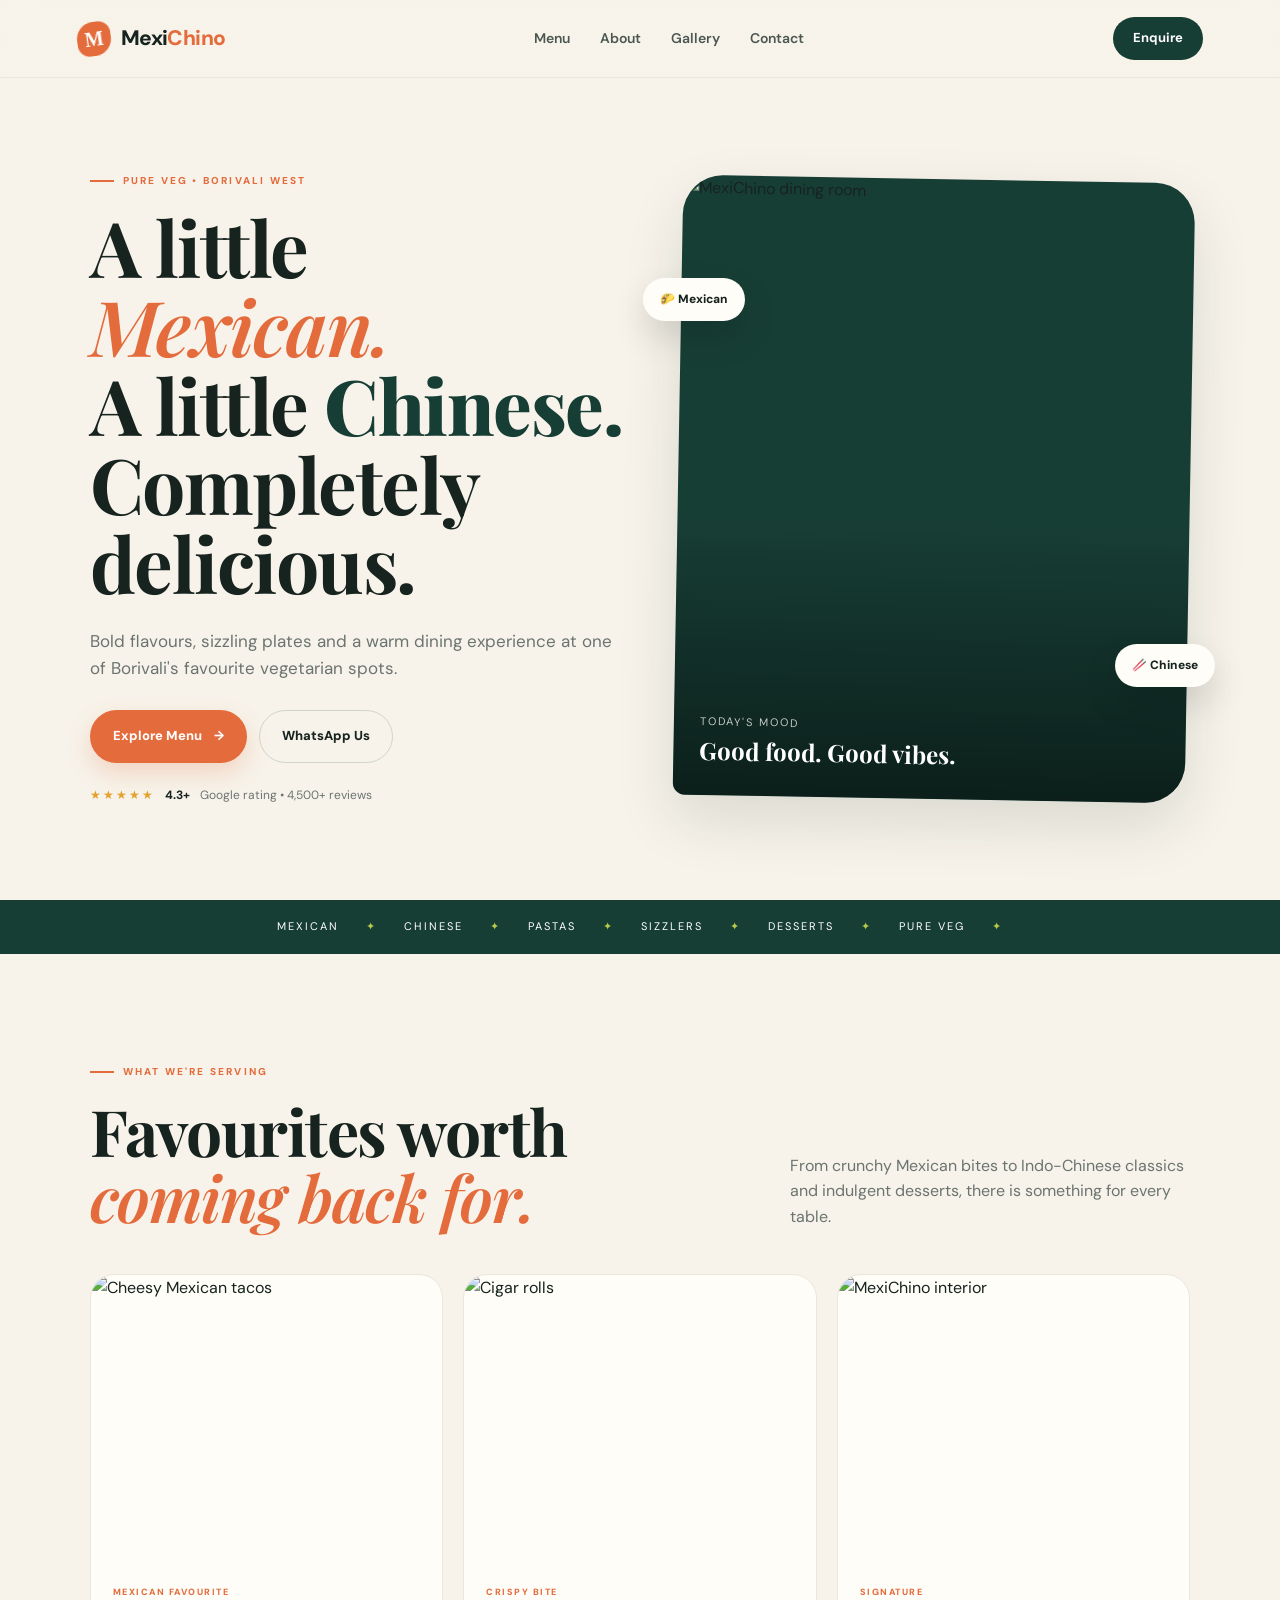
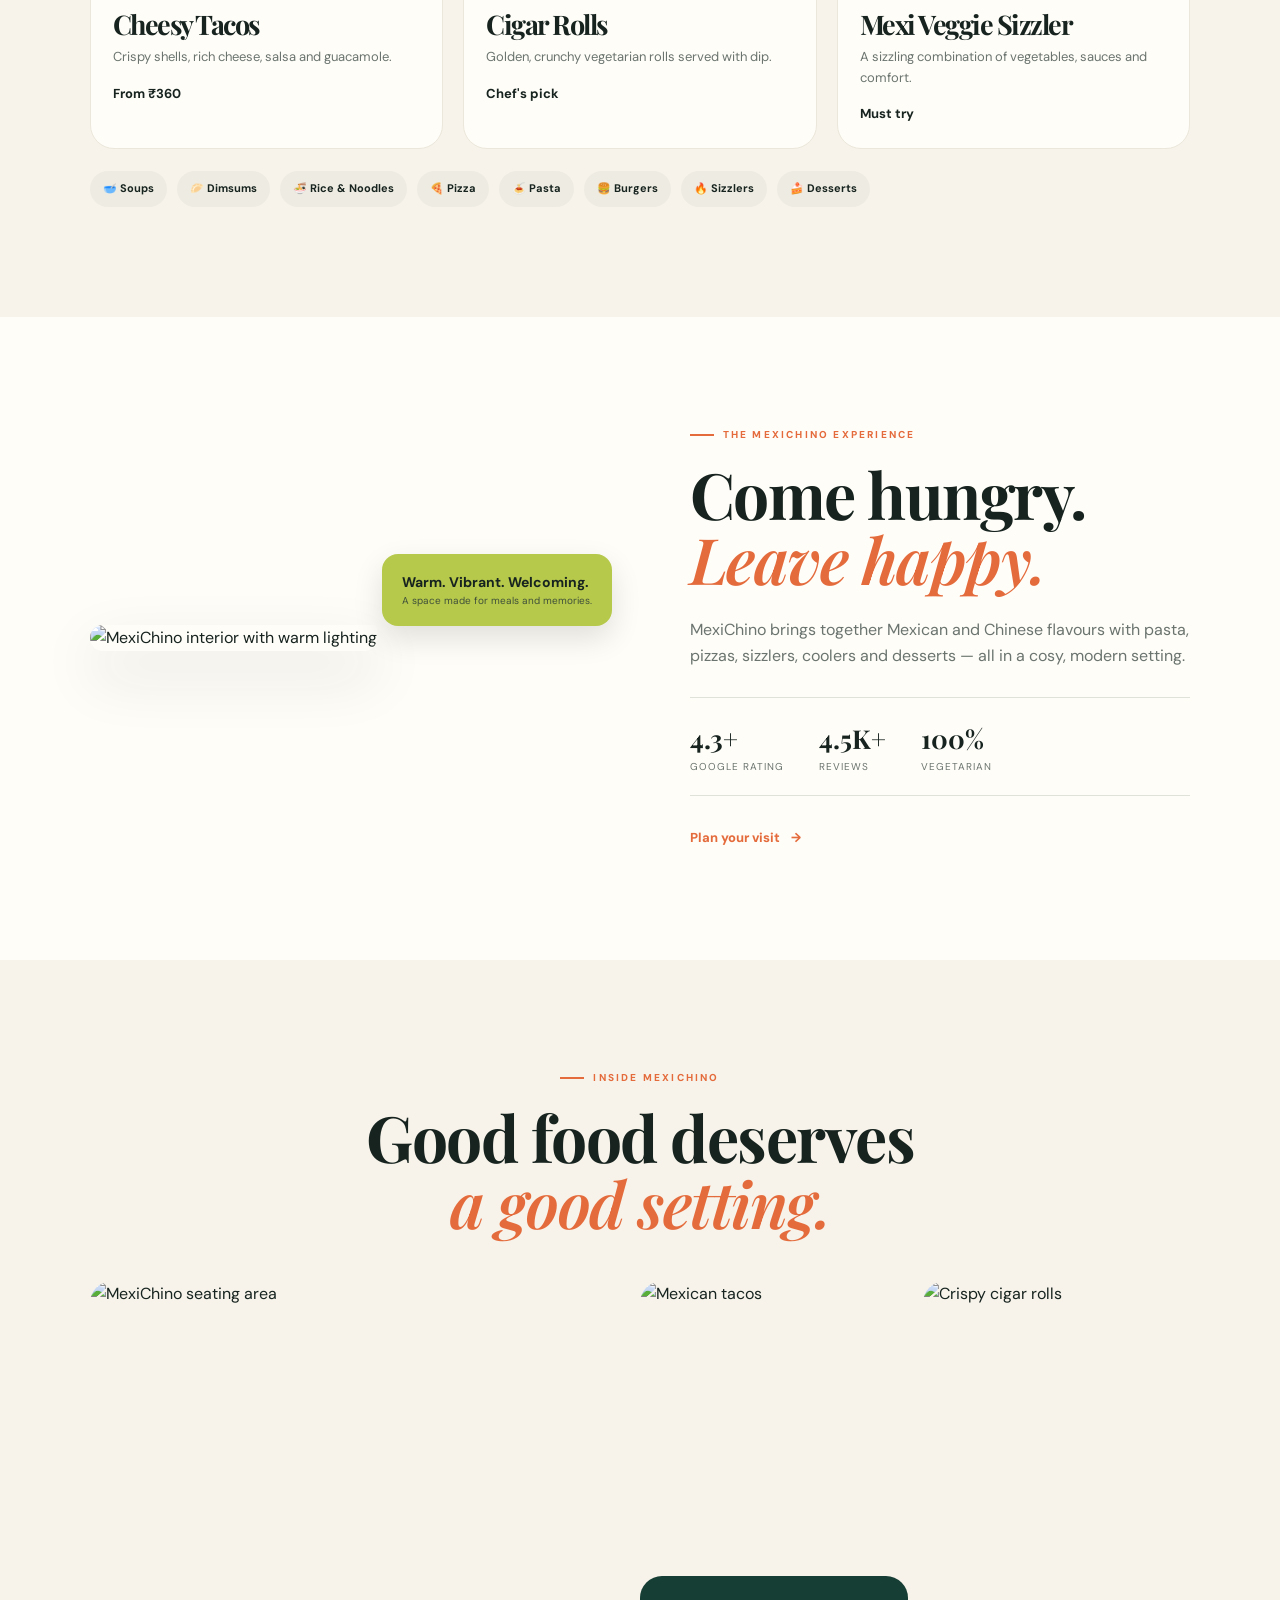
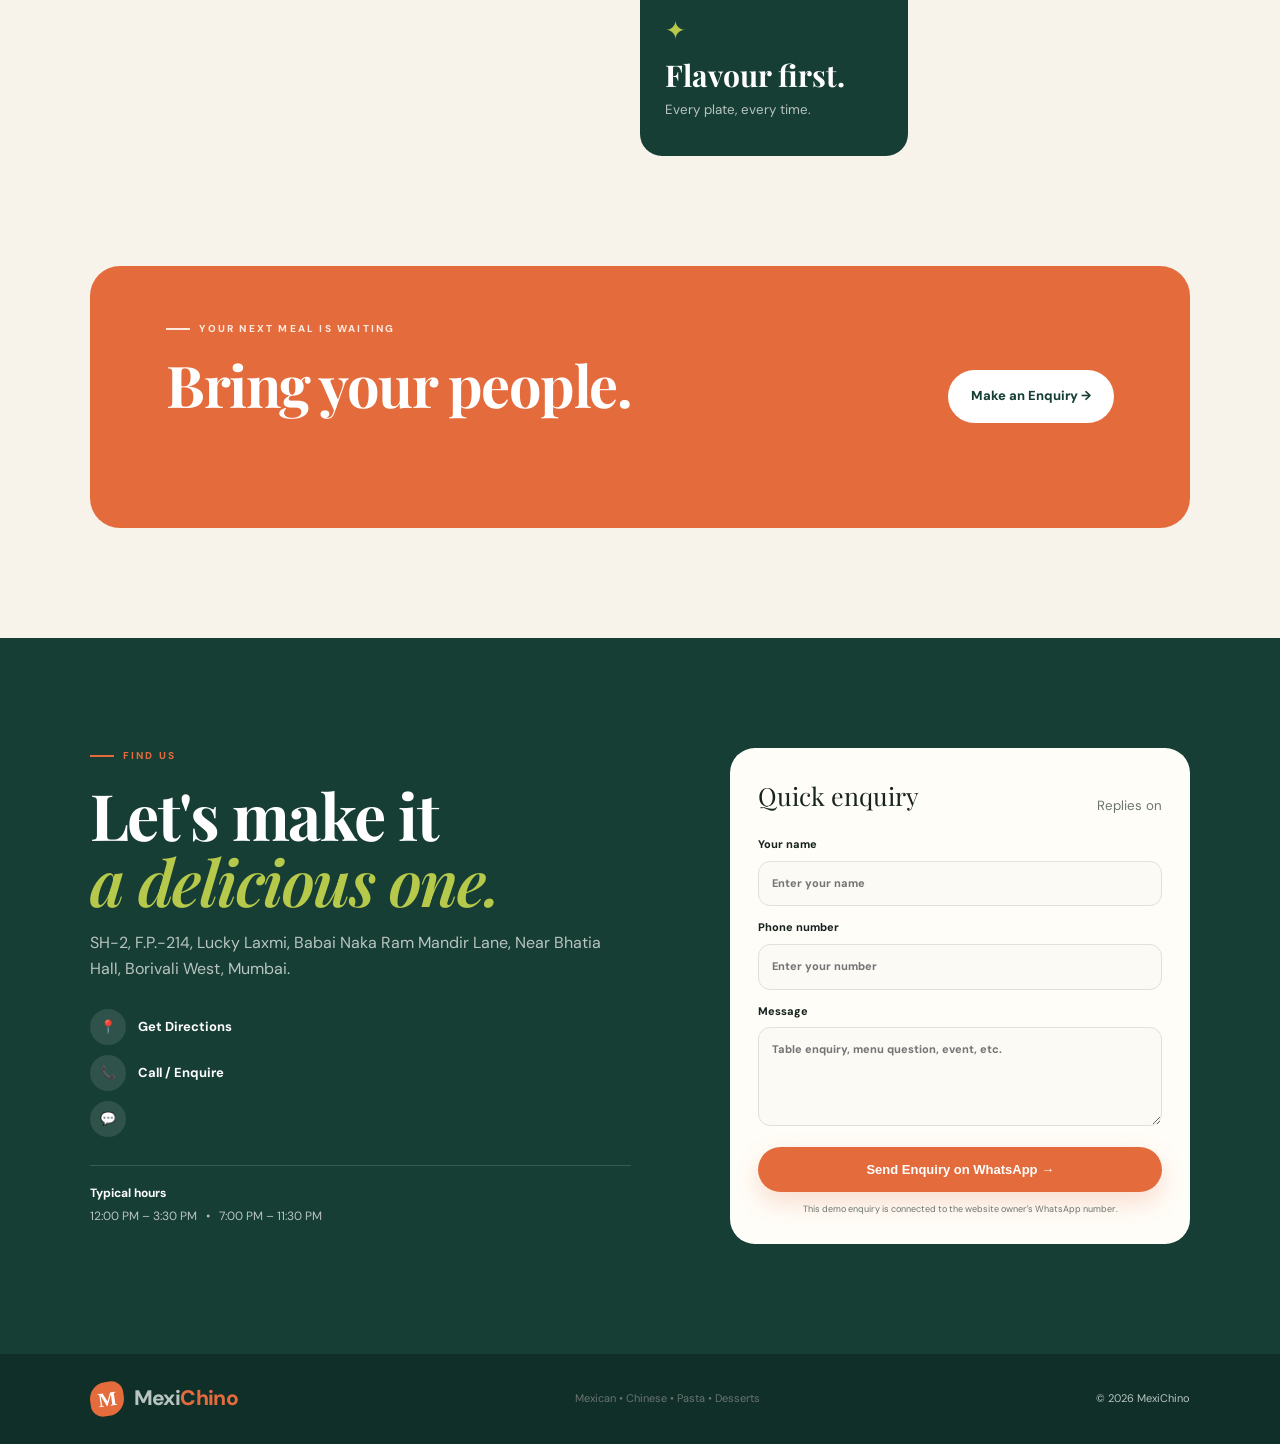
==== index.html @ 86e83f26 "Add files via upload" ====
<!DOCTYPE html>
<html lang="en">
<head>
  <meta charset="UTF-8">
  <meta name="viewport" content="width=device-width, initial-scale=1.0">
  <meta name="description" content="MexiChino Borivali West — vegetarian Mexican, Chinese, pasta, desserts and more.">
  <title>MexiChino | Mexican • Chinese • More</title>
  <link rel="preconnect" href="https://fonts.googleapis.com">
  <link rel="preconnect" href="https://fonts.gstatic.com" crossorigin>
  <link href="https://fonts.googleapis.com/css2?family=DM+Sans:wght@400;500;600;700&family=Playfair+Display:wght@600;700;800&display=swap" rel="stylesheet">
  <link rel="stylesheet" href="style.css">
</head>
<body>
  <header class="nav">
    <a class="brand" href="#home" aria-label="MexiChino home">
      <span class="brand-mark">M</span>
      <span>Mexi<span>Chino</span></span>
    </a>
    <nav>
      <a href="#menu">Menu</a>
      <a href="#story">About</a>
      <a href="#gallery">Gallery</a>
      <a href="#contact">Contact</a>
    </nav>
    <a class="nav-cta" href="https://wa.me/?text=Hi%20MexiChino%2C%20I%27d%20like%20to%20make%20an%20enquiry." target="_blank">Enquire</a>
  </header>

  <main>
    <section id="home" class="hero">
      <div class="hero-copy">
        <div class="eyebrow"><span></span> Pure Veg • Borivali West</div>
        <h1>A little <em>Mexican.</em><br>A little <strong>Chinese.</strong><br>Completely delicious.</h1>
        <p>Bold flavours, sizzling plates and a warm dining experience at one of Borivali's favourite vegetarian spots.</p>
        <div class="hero-actions">
          <a class="btn btn-primary" href="#menu">Explore Menu <span>→</span></a>
          <a class="btn btn-ghost" href="https://wa.me/?text=Hi%20MexiChino%2C%20I%27d%20like%20to%20make%20an%20enquiry." target="_blank">WhatsApp Us</a>
        </div>
        <div class="rating">
          <span class="stars">★★★★★</span>
          <b>4.3+</b>
          <span>Google rating • 4,500+ reviews</span>
        </div>
      </div>
      <div class="hero-visual">
        <div class="hero-card">
          <img src="https://b.zmtcdn.com/data/pictures/7/18344277/965de31ba9ad5c175ef01f3b1fb75b0b.jpg" alt="MexiChino dining room">
          <div class="hero-badge"><small>Today's mood</small><b>Good food. Good vibes.</b></div>
        </div>
        <div class="floating-chip chip-one">🌮 Mexican</div>
        <div class="floating-chip chip-two">🥢 Chinese</div>
      </div>
    </section>

    <section class="marquee">
      <span>Mexican</span><i>✦</i><span>Chinese</span><i>✦</i><span>Pastas</span><i>✦</i><span>Sizzlers</span><i>✦</i><span>Desserts</span><i>✦</i><span>Pure Veg</span><i>✦</i>
    </section>

    <section id="menu" class="section menu-section">
      <div class="section-head">
        <div>
          <div class="eyebrow"><span></span> What we're serving</div>
          <h2>Favourites worth<br><em>coming back for.</em></h2>
        </div>
        <p>From crunchy Mexican bites to Indo-Chinese classics and indulgent desserts, there is something for every table.</p>
      </div>
      <div class="menu-grid">
        <article class="menu-card featured">
          <div class="food-image"><img src="https://imgmediagumlet.lbb.in/media/2020/01/5e189cb8e9057b227c99196c_.jpg" alt="Cheesy Mexican tacos"></div>
          <div class="menu-info"><span class="tag">Mexican favourite</span><h3>Cheesy Tacos</h3><p>Crispy shells, rich cheese, salsa and guacamole.</p><b>From ₹360</b></div>
        </article>
        <article class="menu-card">
          <div class="food-image"><img src="https://media-assets.swiggy.com/swiggy/image/upload/fl_lossy%2Cf_auto%2Cq_auto%2Cw_300%2Ch_300%2Cc_fit/ad8bb2ff110ae79f4ab09" alt="Cigar rolls"></div>
          <div class="menu-info"><span class="tag">Crispy bite</span><h3>Cigar Rolls</h3><p>Golden, crunchy vegetarian rolls served with dip.</p><b>Chef's pick</b></div>
        </article>
        <article class="menu-card">
          <div class="food-image"><img src="https://b.zmtcdn.com/data/pictures/7/18344277/965de31ba9ad5c175ef01f3b1fb75b0b.jpg" alt="MexiChino interior"></div>
          <div class="menu-info"><span class="tag">Signature</span><h3>Mexi Veggie Sizzler</h3><p>A sizzling combination of vegetables, sauces and comfort.</p><b>Must try</b></div>
        </article>
      </div>
      <div class="category-row">
        <span>🥣 Soups</span><span>🥟 Dimsums</span><span>🍜 Rice & Noodles</span><span>🍕 Pizza</span><span>🍝 Pasta</span><span>🍔 Burgers</span><span>🔥 Sizzlers</span><span>🍰 Desserts</span>
      </div>
    </section>

    <section id="story" class="section story-section">
      <div class="story-image">
        <img src="https://b.zmtcdn.com/data/pictures/7/18344277/965de31ba9ad5c175ef01f3b1fb75b0b.jpg" alt="MexiChino interior with warm lighting">
        <div class="image-note"><b>Warm. Vibrant. Welcoming.</b><span>A space made for meals and memories.</span></div>
      </div>
      <div class="story-copy">
        <div class="eyebrow"><span></span> The MexiChino experience</div>
        <h2>Come hungry.<br><em>Leave happy.</em></h2>
        <p>MexiChino brings together Mexican and Chinese flavours with pasta, pizzas, sizzlers, coolers and desserts — all in a cosy, modern setting.</p>
        <div class="stats">
          <div><strong>4.3+</strong><span>Google rating</span></div>
          <div><strong>4.5K+</strong><span>Reviews</span></div>
          <div><strong>100%</strong><span>Vegetarian</span></div>
        </div>
        <a class="text-link" href="#contact">Plan your visit <span>→</span></a>
      </div>
    </section>

    <section id="gallery" class="section gallery-section">
      <div class="section-head centered">
        <div>
          <div class="eyebrow"><span></span> Inside MexiChino</div>
          <h2>Good food deserves<br><em>a good setting.</em></h2>
        </div>
      </div>
      <div class="gallery-grid">
        <img class="g-large" src="https://b.zmtcdn.com/data/pictures/7/18344277/965de31ba9ad5c175ef01f3b1fb75b0b.jpg" alt="MexiChino seating area">
        <img src="https://imgmediagumlet.lbb.in/media/2020/01/5e189cb8e9057b227c99196c_.jpg" alt="Mexican tacos">
        <img src="https://media-assets.swiggy.com/swiggy/image/upload/fl_lossy%2Cf_auto%2Cq_auto%2Cw_300%2Ch_300%2Cc_fit/ad8bb2ff110ae79f4ab09" alt="Crispy cigar rolls">
        <div class="gallery-quote"><span>✦</span><b>Flavour first.</b><small>Every plate, every time.</small></div>
      </div>
    </section>

    <section class="visit-banner">
      <div>
        <div class="eyebrow"><span></span> Your next meal is waiting</div>
        <h2>Bring your people.<br><em>We'll bring the flavour.</em></h2>
      </div>
      <a class="btn btn-light" href="https://wa.me/?text=Hi%20MexiChino%2C%20I%27d%20like%20to%20make%20an%20enquiry." target="_blank">Make an Enquiry →</a>
    </section>

    <section id="contact" class="section contact-section">
      <div class="contact-copy">
        <div class="eyebrow"><span></span> Find us</div>
        <h2>Let's make it<br><em>a delicious one.</em></h2>
        <p>SH-2, F.P.-214, Lucky Laxmi, Babai Naka Ram Mandir Lane, Near Bhatia Hall, Borivali West, Mumbai.</p>
        <div class="contact-links">
          <a href="https://www.google.com/maps/search/?api=1&query=MexiChino%20Borivali%20West%20Mumbai" target="_blank"><span>📍</span> Get Directions</a>
          <a href="tel:"><span>📞</span> Call / Enquire</a>
          <a href="https://wa.me/?text=Hi%20MexiChino%2C%20I%27d%20like%20to%20make%20an%20enquiry." target="_blank"><span>💬</span> </a>
        </div>
        <div class="hours"><b>Typical hours</b><span>12:00 PM – 3:30 PM &nbsp; • &nbsp; 7:00 PM – 11:30 PM</span></div>
      </div>
      <form class="enquiry-form" id="enquiryForm">
        <div class="form-top"><span>Quick enquiry</span><small>Replies on </small></div>
        <label>Your name<input required id="name" type="text" placeholder="Enter your name"></label>
        <label>Phone number<input required id="phone" type="tel" placeholder="Enter your number"></label>
        <label>Message<textarea required id="message" rows="4" placeholder="Table enquiry, menu question, event, etc."></textarea></label>
        <button class="btn btn-primary" type="submit">Send Enquiry on WhatsApp →</button>
        <small class="form-note">This demo enquiry is connected to the website owner's WhatsApp number.</small>
      </form>
    </section>
  </main>

  <footer>
    <div class="brand"><span class="brand-mark">M</span><span>Mexi<span>Chino</span></span></div>
    <p>Mexican • Chinese • Pasta • Desserts</p>
    <span>© <span id="year"></span> MexiChino</span>
  </footer>

  <div class="mobile-bar">
    <a href="tel:">📞 Call</a>
    <a href="https://wa.me/?text=Hi%20MexiChino%2C%20I%27d%20like%20to%20make%20an%20enquiry." target="_blank">💬 </a>
    <a href="https://www.google.com/maps/search/?api=1&query=MexiChino%20Borivali%20West%20Mumbai" target="_blank">📍 Directions</a>
  </div>

  <script src="script.js"></script>
</body>
</html>
---- style.css ----
:root{
  --ink:#17231f;--muted:#6b746f;--cream:#f7f3ea;--paper:#fffdf8;
  --lime:#b6c94b;--deep:#173e35;--orange:#e46b3c;--line:#dfe2d8;
  --shadow:0 24px 60px rgba(20,35,30,.12);
}
*{box-sizing:border-box}html{scroll-behavior:smooth}body{margin:0;background:var(--cream);color:var(--ink);font-family:"DM Sans",sans-serif;line-height:1.6}
a{text-decoration:none;color:inherit}.nav{height:78px;display:flex;align-items:center;justify-content:space-between;padding:0 6%;background:rgba(247,243,234,.92);backdrop-filter:blur(16px);position:sticky;top:0;z-index:20;border-bottom:1px solid rgba(0,0,0,.05)}
.brand{display:flex;align-items:center;gap:10px;font-weight:800;font-size:21px;letter-spacing:-.6px}.brand>span:last-child>span{color:var(--orange)}.brand-mark{width:34px;height:34px;display:grid;place-items:center;border-radius:50% 12px 50% 12px;background:var(--orange);color:white;font-family:Georgia;font-size:20px;transform:rotate(-8deg)}
.nav nav{display:flex;gap:30px;color:#4c5752;font-size:14px;font-weight:600}.nav nav a:hover{color:var(--orange)}.nav-cta{background:var(--deep);color:#fff;padding:11px 20px;border-radius:30px;font-size:13px;font-weight:700}
.hero{min-height:calc(100vh - 78px);display:grid;grid-template-columns:1.02fr .98fr;align-items:center;gap:5%;padding:70px 7%;overflow:hidden}
.eyebrow{display:flex;align-items:center;gap:9px;text-transform:uppercase;letter-spacing:2.2px;font-size:10px;font-weight:800;color:var(--orange);margin-bottom:18px}.eyebrow span{display:block;width:24px;height:2px;background:var(--orange)}
h1,h2,h3{font-family:"Playfair Display",serif;margin:0;line-height:1.03;letter-spacing:-1.5px}h1{font-size:clamp(48px,6vw,83px);max-width:760px}h1 em,h2 em{font-style:italic;color:var(--orange);font-weight:600}h1 strong{color:var(--deep);font-weight:800}p{color:var(--muted)}
.hero-copy>p{max-width:590px;font-size:17px;margin:25px 0}.hero-actions{display:flex;gap:12px;margin:28px 0 23px}.btn{display:inline-flex;align-items:center;justify-content:center;gap:12px;border-radius:40px;padding:15px 22px;font-weight:800;font-size:13px;border:1px solid transparent;cursor:pointer}.btn-primary{background:var(--orange);color:#fff;box-shadow:0 10px 25px rgba(228,107,60,.22)}.btn-primary:hover{transform:translateY(-2px)}.btn-ghost{border-color:#cfd5c9;background:transparent}.rating{display:flex;align-items:center;gap:10px;font-size:12px;color:var(--muted)}.stars{color:#e4a12d;letter-spacing:2px}.rating b{color:var(--ink)}
.hero-visual{position:relative}.hero-card{border-radius:40px 40px 40px 12px;overflow:hidden;box-shadow:var(--shadow);position:relative;background:#173e35;transform:rotate(1deg)}.hero-card:after{content:"";position:absolute;inset:0;background:linear-gradient(180deg,transparent 55%,rgba(0,0,0,.5))}.hero-card img{display:block;width:100%;height:620px;object-fit:cover}.hero-badge{position:absolute;z-index:2;bottom:26px;left:26px;color:#fff;display:flex;flex-direction:column}.hero-badge small{opacity:.75;font-size:11px;text-transform:uppercase;letter-spacing:2px}.hero-badge b{font-family:"Playfair Display";font-size:24px}.floating-chip{position:absolute;background:var(--paper);box-shadow:0 16px 35px rgba(0,0,0,.13);padding:12px 17px;border-radius:25px;font-size:12px;font-weight:800;z-index:3}.chip-one{left:-35px;top:16%}.chip-two{right:-25px;bottom:18%}
.marquee{display:flex;gap:27px;align-items:center;justify-content:center;flex-wrap:wrap;padding:18px 6%;background:var(--deep);color:#fff;text-transform:uppercase;letter-spacing:2px;font-size:11px}.marquee i{color:var(--lime);font-style:normal}
.section{padding:110px 7%}.section-head{display:flex;justify-content:space-between;align-items:end;gap:40px;margin-bottom:45px}.section-head h2,.story-copy h2,.contact-copy h2{font-size:clamp(40px,5vw,65px)}.section-head>p{max-width:400px;margin:0}.menu-grid{display:grid;grid-template-columns:repeat(3,1fr);gap:20px}.menu-card{background:var(--paper);border-radius:24px;overflow:hidden;border:1px solid #ebe7db;transition:.3s}.menu-card:hover{transform:translateY(-7px);box-shadow:var(--shadow)}.food-image{height:280px;overflow:hidden}.food-image img{width:100%;height:100%;object-fit:cover;transition:.5s}.menu-card:hover img{transform:scale(1.05)}.menu-info{padding:22px}.tag{color:var(--orange);text-transform:uppercase;font-size:9px;letter-spacing:1.5px;font-weight:800}.menu-info h3{font-size:27px;margin:8px 0}.menu-info p{font-size:13px;margin:0 0 12px}.menu-info>b{font-size:13px}.category-row{display:flex;gap:10px;flex-wrap:wrap;margin-top:22px}.category-row span{background:#eeece2;border-radius:30px;padding:9px 13px;font-size:11px;font-weight:700}
.story-section{display:grid;grid-template-columns:1fr 1fr;gap:9%;align-items:center;background:#fffdf8}.story-image{position:relative}.story-image>img{width:100%;height:570px;object-fit:cover;border-radius:35px 12px 35px 35px;box-shadow:var(--shadow)}.image-note{position:absolute;right:-22px;bottom:25px;background:var(--lime);padding:17px 20px;border-radius:16px;display:flex;flex-direction:column;box-shadow:0 12px 30px rgba(0,0,0,.12)}.image-note b{font-size:14px}.image-note span{font-size:10px;color:#40503a}.story-copy>p{max-width:510px;margin:25px 0;font-size:16px}.stats{display:flex;gap:35px;border-top:1px solid var(--line);border-bottom:1px solid var(--line);padding:20px 0;margin:28px 0}.stats div{display:flex;flex-direction:column}.stats strong{font-family:"Playfair Display";font-size:26px}.stats span{font-size:10px;color:var(--muted);text-transform:uppercase;letter-spacing:1px}.text-link{font-size:13px;font-weight:800;color:var(--orange)}.text-link span{margin-left:8px}
.centered{display:block;text-align:center}.centered .eyebrow{justify-content:center}.centered h2{margin:auto}.gallery-grid{display:grid;grid-template-columns:1.4fr .7fr .7fr;grid-template-rows:280px 180px;gap:15px}.gallery-grid img{width:100%;height:100%;object-fit:cover;border-radius:22px}.g-large{grid-row:span 2}.gallery-quote{background:var(--deep);border-radius:22px;color:#fff;padding:25px;display:flex;flex-direction:column;justify-content:center}.gallery-quote span{color:var(--lime);font-size:25px}.gallery-quote b{font-family:"Playfair Display";font-size:30px}.gallery-quote small{color:#b8c4bf}
.visit-banner{margin:0 7% 110px;background:var(--orange);color:#fff;border-radius:30px;padding:55px 6%;display:flex;justify-content:space-between;align-items:center;gap:30px}.visit-banner .eyebrow{color:#ffe9df}.visit-banner .eyebrow span{background:#ffe9df}.visit-banner h2{font-size:clamp(38px,4.5vw,60px)}.btn-light{background:#fff;color:var(--deep)}
.contact-section{display:grid;grid-template-columns:1fr .85fr;gap:9%;background:var(--deep);color:#fff}.contact-copy p{color:#b8c4bf;max-width:550px}.contact-copy h2 em{color:var(--lime)}.contact-links{display:grid;gap:10px;margin:28px 0}.contact-links a{display:flex;gap:12px;align-items:center;font-weight:700;font-size:13px}.contact-links span{width:36px;height:36px;border-radius:50%;background:rgba(255,255,255,.1);display:grid;place-items:center}.hours{border-top:1px solid rgba(255,255,255,.15);padding-top:18px;display:flex;flex-direction:column;gap:4px;font-size:12px}.hours span{color:#b8c4bf}.enquiry-form{background:var(--paper);color:var(--ink);padding:28px;border-radius:25px;align-self:start}.form-top{display:flex;justify-content:space-between;align-items:end;margin-bottom:20px}.form-top span{font-family:"Playfair Display";font-size:25px}.form-top small{color:var(--muted)}label{display:block;font-size:11px;font-weight:800;margin:13px 0}input,textarea{display:block;width:100%;margin-top:7px;border:1px solid #dfe2d8;border-radius:12px;padding:13px;font:inherit;background:#fbfaf5;outline:none}input:focus,textarea:focus{border-color:var(--orange)}.enquiry-form .btn{width:100%;border:0;margin-top:8px}.form-note{display:block;color:var(--muted);font-size:9px;text-align:center;margin-top:10px}
footer{background:#102f29;color:#b8c4bf;display:flex;align-items:center;justify-content:space-between;padding:25px 7%;font-size:11px}.mobile-bar{display:none}
@media(max-width:900px){.nav nav{display:none}.hero{grid-template-columns:1fr;padding-top:45px}.hero-visual{max-width:650px;margin:auto;width:100%}.hero-card img{height:500px}.menu-grid{grid-template-columns:1fr 1fr}.story-section,.contact-section{grid-template-columns:1fr}.section-head{display:block}.section-head>p{margin-top:18px}.gallery-grid{grid-template-columns:1fr 1fr;grid-template-rows:280px 200px 180px}.g-large{grid-column:span 2;grid-row:auto}.visit-banner{display:block}.visit-banner .btn{margin-top:25px}}
@media(max-width:600px){.nav{height:66px;padding:0 5%}.nav-cta{padding:9px 14px}.hero{padding:45px 5% 70px}.hero-card img{height:410px}.chip-one{left:-10px}.chip-two{right:-8px}.section{padding:75px 5%}.menu-grid{grid-template-columns:1fr}.food-image{height:260px}.story-image>img{height:420px}.image-note{right:10px}.stats{gap:18px}.gallery-grid{grid-template-columns:1fr;grid-template-rows:280px 210px 210px 180px}.g-large{grid-column:auto}.visit-banner{margin:0 5% 75px;padding:40px 8%}.contact-section{padding-bottom:105px}.contact-links{margin-bottom:24px}footer{padding:22px 5%;display:block;text-align:center}footer .brand{justify-content:center;margin-bottom:8px}.mobile-bar{display:grid;grid-template-columns:repeat(3,1fr);position:fixed;bottom:0;left:0;right:0;background:#fff;z-index:50;box-shadow:0 -8px 25px rgba(0,0,0,.12)}.mobile-bar a{text-align:center;padding:13px 5px;font-size:10px;font-weight:800;border-right:1px solid #eee}.mobile-bar a:last-child{border:0}}
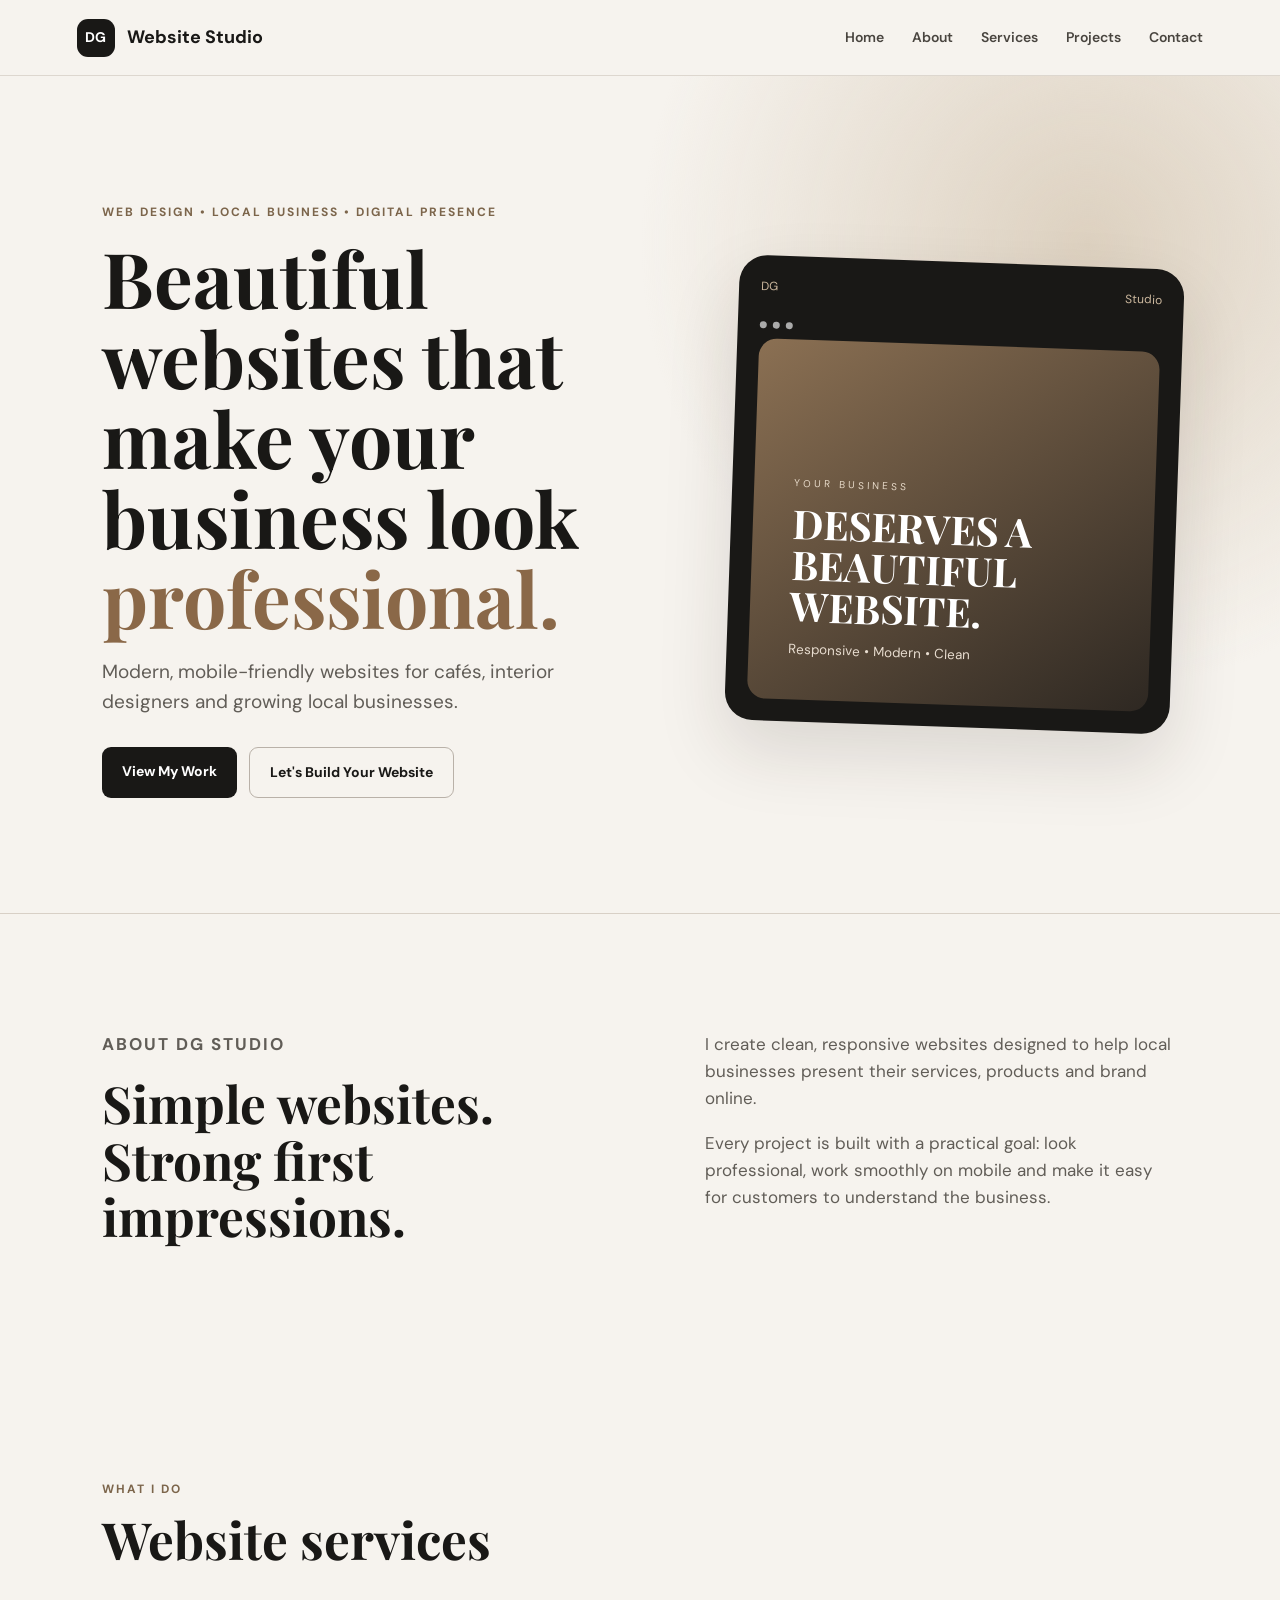
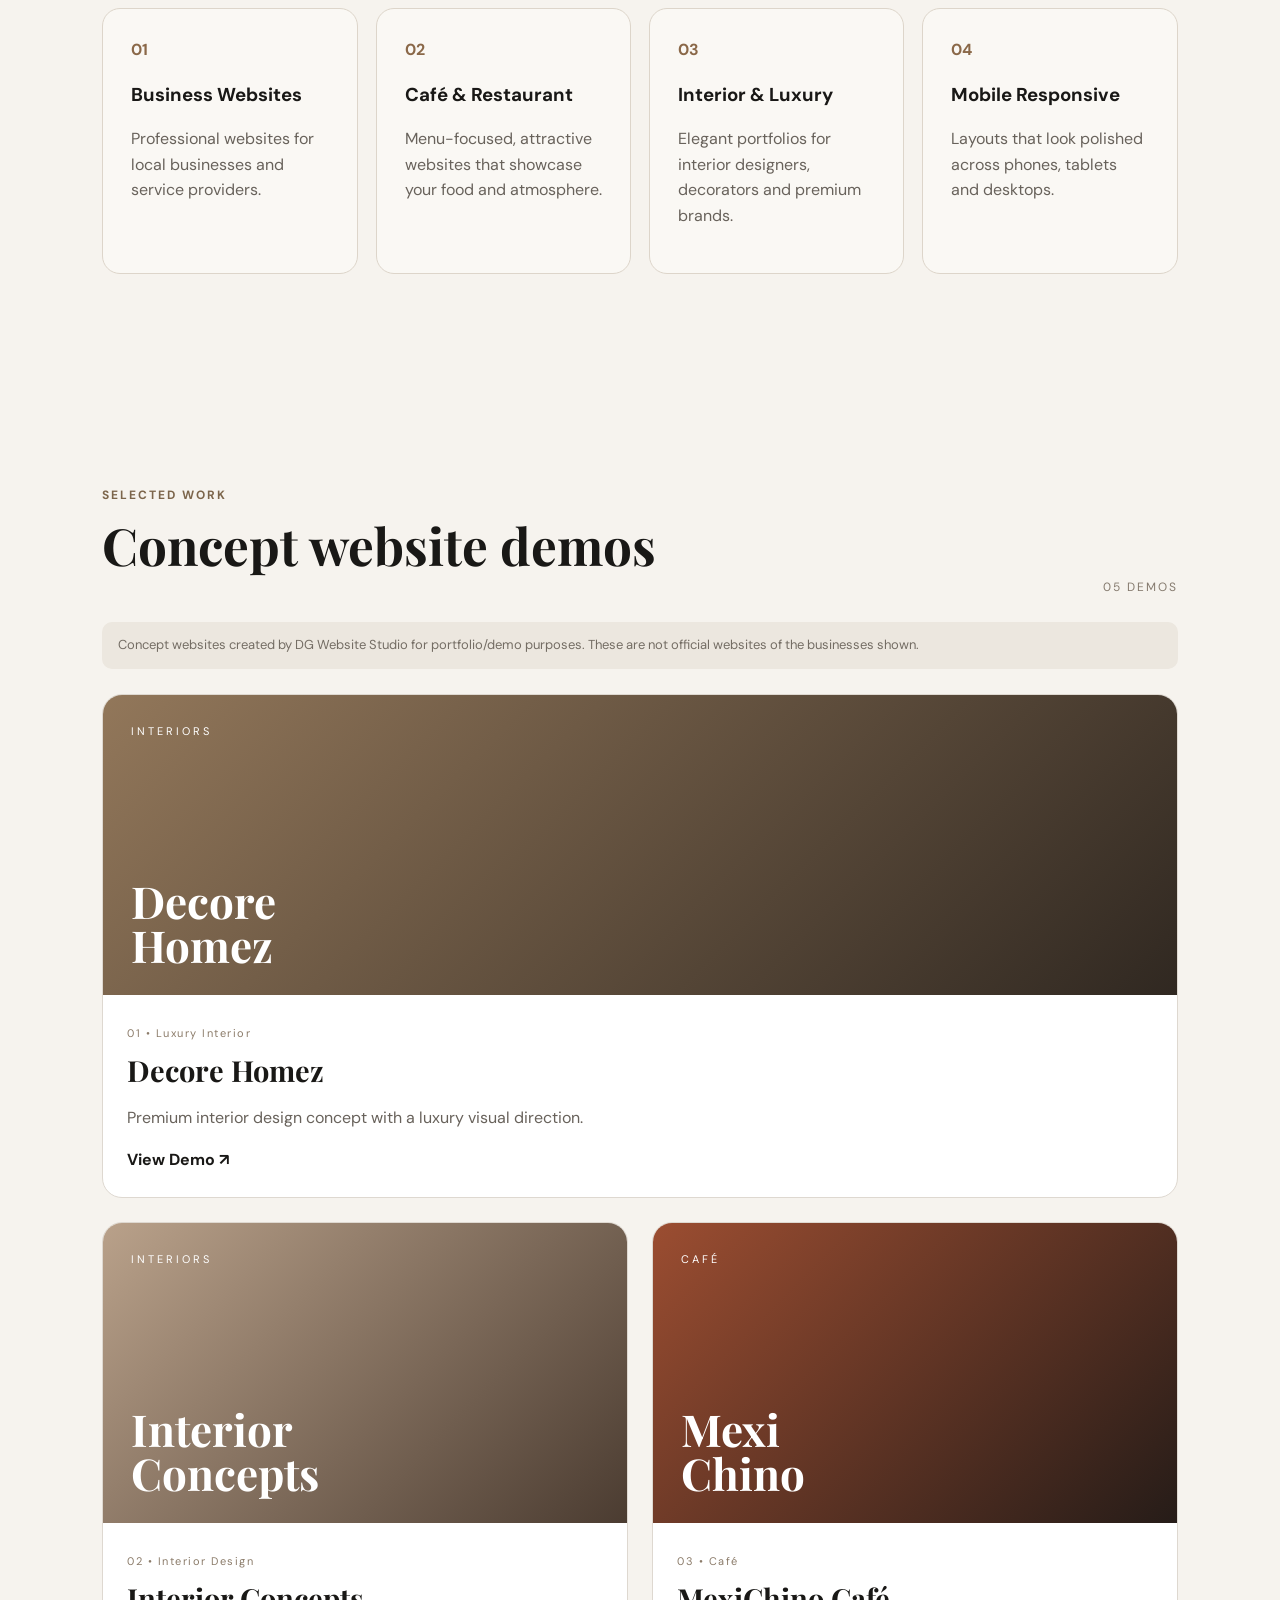
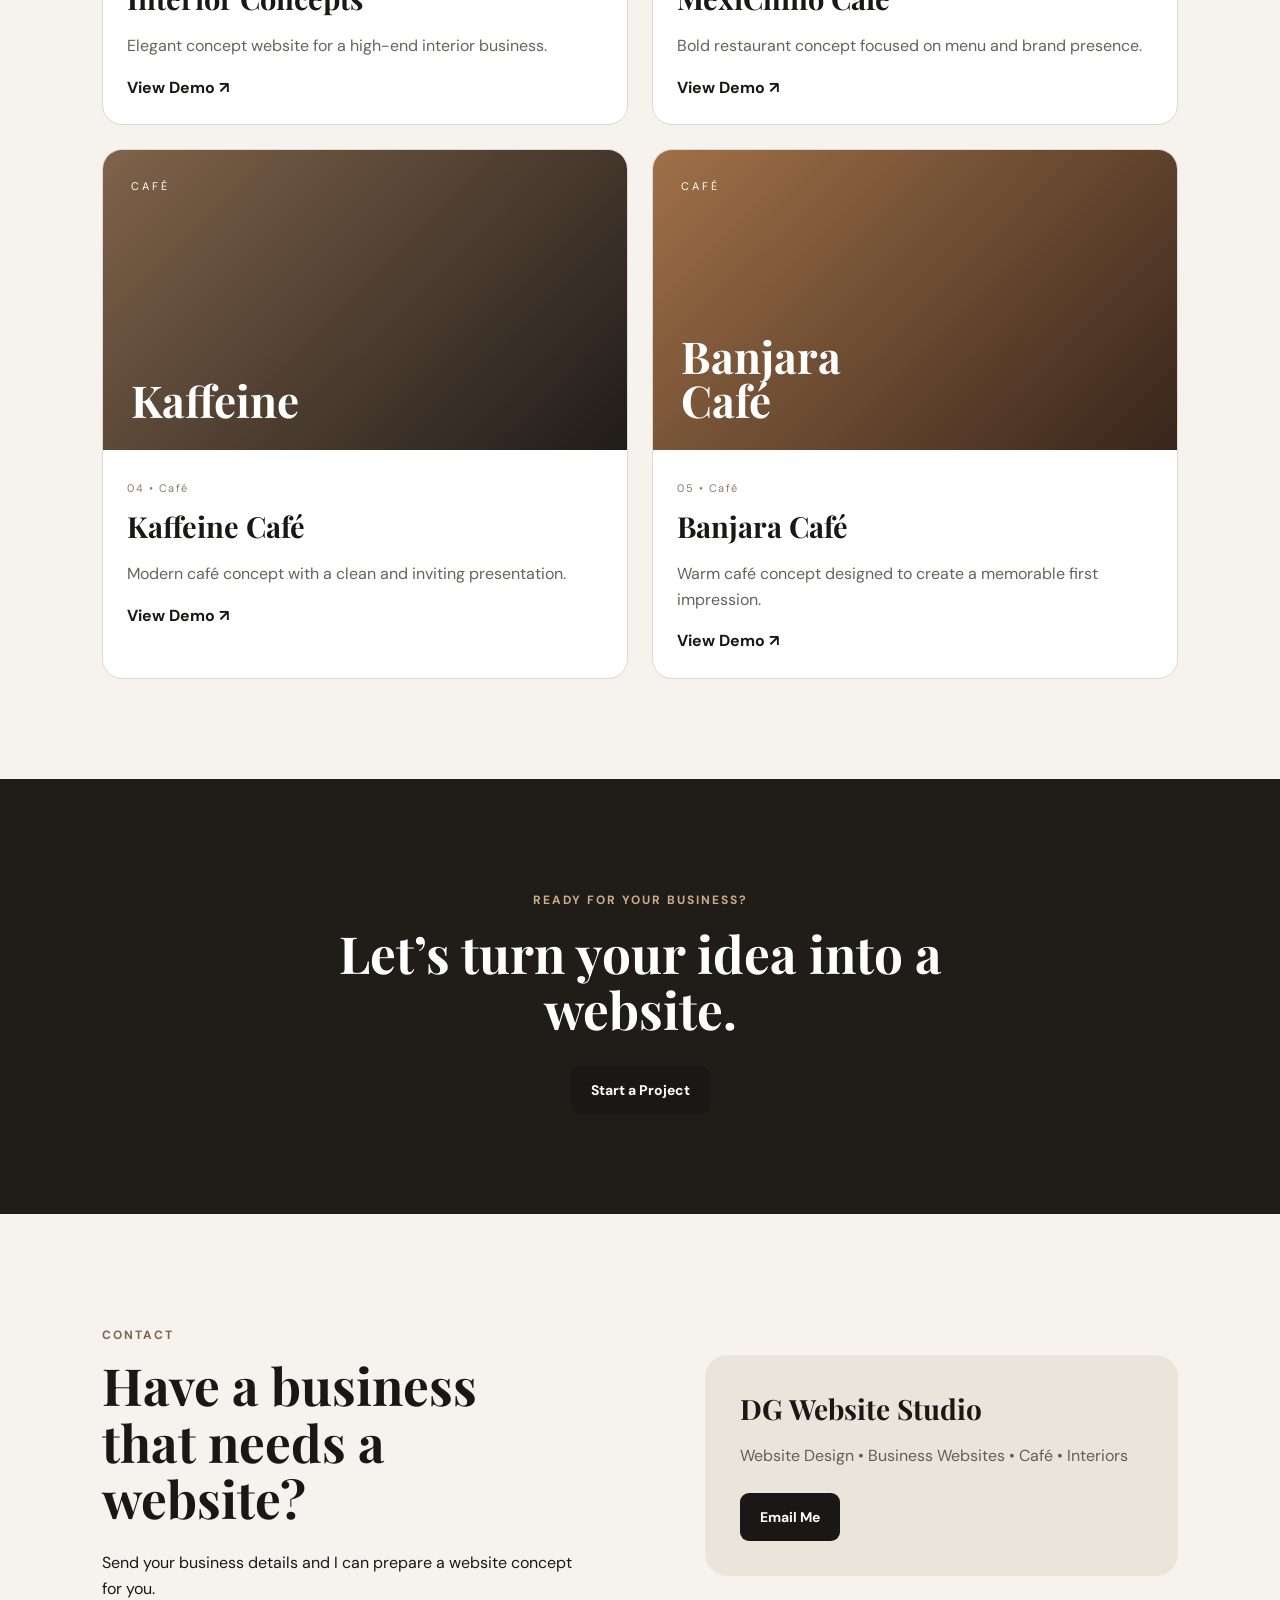
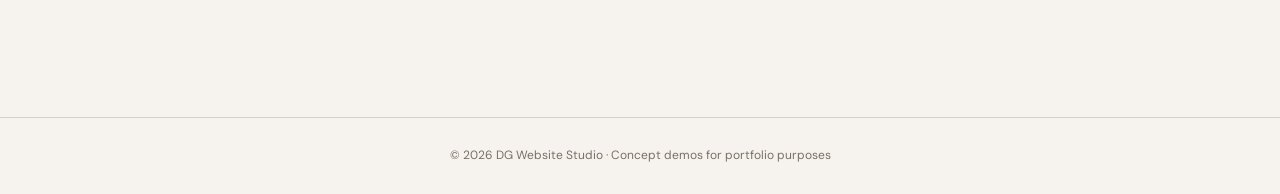
==== commit c52052e6: "Add files via upload" ====
--- a/index.html
+++ b/index.html
@@ -1,163 +1,80 @@
 <!DOCTYPE html>
 <html lang="en">
 <head>
-  <meta charset="UTF-8">
-  <meta name="viewport" content="width=device-width, initial-scale=1.0">
-  <meta name="description" content="MexiChino Borivali West — vegetarian Mexican, Chinese, pasta, desserts and more.">
-  <title>MexiChino | Mexican • Chinese • More</title>
-  <link rel="preconnect" href="https://fonts.googleapis.com">
-  <link rel="preconnect" href="https://fonts.gstatic.com" crossorigin>
-  <link href="https://fonts.googleapis.com/css2?family=DM+Sans:wght@400;500;600;700&family=Playfair+Display:wght@600;700;800&display=swap" rel="stylesheet">
-  <link rel="stylesheet" href="style.css">
+<meta charset="UTF-8">
+<meta name="viewport" content="width=device-width, initial-scale=1.0">
+<title>DG Website Studio | Premium Website Design</title>
+<meta name="description" content="DG Website Studio creates modern, responsive websites for cafés, interiors and local businesses.">
+<link rel="preconnect" href="https://fonts.googleapis.com">
+<link rel="preconnect" href="https://fonts.gstatic.com" crossorigin>
+<link href="https://fonts.googleapis.com/css2?family=DM+Sans:wght@400;500;600;700&family=Playfair+Display:wght@600;700&display=swap" rel="stylesheet">
+<link rel="stylesheet" href="style.css">
 </head>
 <body>
-  <header class="nav">
-    <a class="brand" href="#home" aria-label="MexiChino home">
-      <span class="brand-mark">M</span>
-      <span>Mexi<span>Chino</span></span>
-    </a>
-    <nav>
-      <a href="#menu">Menu</a>
-      <a href="#story">About</a>
-      <a href="#gallery">Gallery</a>
-      <a href="#contact">Contact</a>
-    </nav>
-    <a class="nav-cta" href="https://wa.me/?text=Hi%20MexiChino%2C%20I%27d%20like%20to%20make%20an%20enquiry." target="_blank">Enquire</a>
-  </header>
+<header class="nav">
+  <a class="brand" href="#home"><span>DG</span> Website Studio</a>
+  <button class="menu" aria-label="Open menu">☰</button>
+  <nav>
+    <a href="#home">Home</a><a href="#about">About</a><a href="#services">Services</a><a href="#projects">Projects</a><a href="#contact">Contact</a>
+  </nav>
+</header>
 
-  <main>
-    <section id="home" class="hero">
-      <div class="hero-copy">
-        <div class="eyebrow"><span></span> Pure Veg • Borivali West</div>
-        <h1>A little <em>Mexican.</em><br>A little <strong>Chinese.</strong><br>Completely delicious.</h1>
-        <p>Bold flavours, sizzling plates and a warm dining experience at one of Borivali's favourite vegetarian spots.</p>
-        <div class="hero-actions">
-          <a class="btn btn-primary" href="#menu">Explore Menu <span>→</span></a>
-          <a class="btn btn-ghost" href="https://wa.me/?text=Hi%20MexiChino%2C%20I%27d%20like%20to%20make%20an%20enquiry." target="_blank">WhatsApp Us</a>
-        </div>
-        <div class="rating">
-          <span class="stars">★★★★★</span>
-          <b>4.3+</b>
-          <span>Google rating • 4,500+ reviews</span>
-        </div>
-      </div>
-      <div class="hero-visual">
-        <div class="hero-card">
-          <img src="https://b.zmtcdn.com/data/pictures/7/18344277/965de31ba9ad5c175ef01f3b1fb75b0b.jpg" alt="MexiChino dining room">
-          <div class="hero-badge"><small>Today's mood</small><b>Good food. Good vibes.</b></div>
-        </div>
-        <div class="floating-chip chip-one">🌮 Mexican</div>
-        <div class="floating-chip chip-two">🥢 Chinese</div>
-      </div>
-    </section>
+<main>
+<section id="home" class="hero">
+  <div class="hero-copy">
+    <p class="eyebrow">WEB DESIGN • LOCAL BUSINESS • DIGITAL PRESENCE</p>
+    <h1>Beautiful websites that make your business look <em>professional.</em></h1>
+    <p class="lead">Modern, mobile-friendly websites for cafés, interior designers and growing local businesses.</p>
+    <div class="actions"><a class="btn primary" href="#projects">View My Work</a><a class="btn ghost" href="#contact">Let's Build Your Website</a></div>
+  </div>
+  <div class="hero-card">
+    <div class="mini-top"><span>DG</span><span>Studio</span></div>
+    <div class="browser"><i></i><i></i><i></i></div>
+    <div class="screen">
+      <span>YOUR BUSINESS</span>
+      <strong>DESERVES A<br>BEAUTIFUL WEBSITE.</strong>
+      <small>Responsive • Modern • Clean</small>
+    </div>
+  </div>
+</section>
 
-    <section class="marquee">
-      <span>Mexican</span><i>✦</i><span>Chinese</span><i>✦</i><span>Pastas</span><i>✦</i><span>Sizzlers</span><i>✦</i><span>Desserts</span><i>✦</i><span>Pure Veg</span><i>✦</i>
-    </section>
+<section id="about" class="section split">
+  <div><p class="eyebrow">ABOUT DG STUDIO</p><h2>Simple websites. Strong first impressions.</h2></div>
+  <div><p>I create clean, responsive websites designed to help local businesses present their services, products and brand online.</p><p>Every project is built with a practical goal: look professional, work smoothly on mobile and make it easy for customers to understand the business.</p></div>
+</section>
 
-    <section id="menu" class="section menu-section">
-      <div class="section-head">
-        <div>
-          <div class="eyebrow"><span></span> What we're serving</div>
-          <h2>Favourites worth<br><em>coming back for.</em></h2>
-        </div>
-        <p>From crunchy Mexican bites to Indo-Chinese classics and indulgent desserts, there is something for every table.</p>
-      </div>
-      <div class="menu-grid">
-        <article class="menu-card featured">
-          <div class="food-image"><img src="https://imgmediagumlet.lbb.in/media/2020/01/5e189cb8e9057b227c99196c_.jpg" alt="Cheesy Mexican tacos"></div>
-          <div class="menu-info"><span class="tag">Mexican favourite</span><h3>Cheesy Tacos</h3><p>Crispy shells, rich cheese, salsa and guacamole.</p><b>From ₹360</b></div>
-        </article>
-        <article class="menu-card">
-          <div class="food-image"><img src="https://media-assets.swiggy.com/swiggy/image/upload/fl_lossy%2Cf_auto%2Cq_auto%2Cw_300%2Ch_300%2Cc_fit/ad8bb2ff110ae79f4ab09" alt="Cigar rolls"></div>
-          <div class="menu-info"><span class="tag">Crispy bite</span><h3>Cigar Rolls</h3><p>Golden, crunchy vegetarian rolls served with dip.</p><b>Chef's pick</b></div>
-        </article>
-        <article class="menu-card">
-          <div class="food-image"><img src="https://b.zmtcdn.com/data/pictures/7/18344277/965de31ba9ad5c175ef01f3b1fb75b0b.jpg" alt="MexiChino interior"></div>
-          <div class="menu-info"><span class="tag">Signature</span><h3>Mexi Veggie Sizzler</h3><p>A sizzling combination of vegetables, sauces and comfort.</p><b>Must try</b></div>
-        </article>
-      </div>
-      <div class="category-row">
-        <span>🥣 Soups</span><span>🥟 Dimsums</span><span>🍜 Rice & Noodles</span><span>🍕 Pizza</span><span>🍝 Pasta</span><span>🍔 Burgers</span><span>🔥 Sizzlers</span><span>🍰 Desserts</span>
-      </div>
-    </section>
+<section id="services" class="section">
+  <p class="eyebrow">WHAT I DO</p><h2>Website services</h2>
+  <div class="service-grid">
+    <article><b>01</b><h3>Business Websites</h3><p>Professional websites for local businesses and service providers.</p></article>
+    <article><b>02</b><h3>Café & Restaurant</h3><p>Menu-focused, attractive websites that showcase your food and atmosphere.</p></article>
+    <article><b>03</b><h3>Interior & Luxury</h3><p>Elegant portfolios for interior designers, decorators and premium brands.</p></article>
+    <article><b>04</b><h3>Mobile Responsive</h3><p>Layouts that look polished across phones, tablets and desktops.</p></article>
+  </div>
+</section>
 
-    <section id="story" class="section story-section">
-      <div class="story-image">
-        <img src="https://b.zmtcdn.com/data/pictures/7/18344277/965de31ba9ad5c175ef01f3b1fb75b0b.jpg" alt="MexiChino interior with warm lighting">
-        <div class="image-note"><b>Warm. Vibrant. Welcoming.</b><span>A space made for meals and memories.</span></div>
-      </div>
-      <div class="story-copy">
-        <div class="eyebrow"><span></span> The MexiChino experience</div>
-        <h2>Come hungry.<br><em>Leave happy.</em></h2>
-        <p>MexiChino brings together Mexican and Chinese flavours with pasta, pizzas, sizzlers, coolers and desserts — all in a cosy, modern setting.</p>
-        <div class="stats">
-          <div><strong>4.3+</strong><span>Google rating</span></div>
-          <div><strong>4.5K+</strong><span>Reviews</span></div>
-          <div><strong>100%</strong><span>Vegetarian</span></div>
-        </div>
-        <a class="text-link" href="#contact">Plan your visit <span>→</span></a>
-      </div>
-    </section>
+<section id="projects" class="section projects">
+  <div class="section-head"><div><p class="eyebrow">SELECTED WORK</p><h2>Concept website demos</h2></div><span class="count">05 DEMOS</span></div>
+  <p class="note">Concept websites created by DG Website Studio for portfolio/demo purposes. These are not official websites of the businesses shown.</p>
+  <div class="project-grid">
+    <article class="project featured"><div class="project-visual interior"><span>INTERIORS</span><strong>Decore<br>Homez</strong></div><div class="project-info"><span>01 • Luxury Interior</span><h3>Decore Homez</h3><p>Premium interior design concept with a luxury visual direction.</p><a href="projects/decore-homez/" target="_blank">View Demo ↗</a></div></article>
+    <article class="project"><div class="project-visual interior2"><span>INTERIORS</span><strong>Interior<br>Concepts</strong></div><div class="project-info"><span>02 • Interior Design</span><h3>Interior Concepts</h3><p>Elegant concept website for a high-end interior business.</p><a href="projects/interior-concepts/" target="_blank">View Demo ↗</a></div></article>
+    <article class="project"><div class="project-visual cafe"><span>CAFÉ</span><strong>Mexi<br>Chino</strong></div><div class="project-info"><span>03 • Café</span><h3>MexiChino Café</h3><p>Bold restaurant concept focused on menu and brand presence.</p><a href="projects/mexichino/" target="_blank">View Demo ↗</a></div></article>
+    <article class="project"><div class="project-visual kaffeine"><span>CAFÉ</span><strong>Kaffeine</strong></div><div class="project-info"><span>04 • Café</span><h3>Kaffeine Café</h3><p>Modern café concept with a clean and inviting presentation.</p><a href="projects/kaffeine/" target="_blank">View Demo ↗</a></div></article>
+    <article class="project"><div class="project-visual banjara"><span>CAFÉ</span><strong>Banjara<br>Café</strong></div><div class="project-info"><span>05 • Café</span><h3>Banjara Café</h3><p>Warm café concept designed to create a memorable first impression.</p><a href="projects/banjara-cafe/" target="_blank">View Demo ↗</a></div></article>
+  </div>
+</section>
 
-    <section id="gallery" class="section gallery-section">
-      <div class="section-head centered">
-        <div>
-          <div class="eyebrow"><span></span> Inside MexiChino</div>
-          <h2>Good food deserves<br><em>a good setting.</em></h2>
-        </div>
-      </div>
-      <div class="gallery-grid">
-        <img class="g-large" src="https://b.zmtcdn.com/data/pictures/7/18344277/965de31ba9ad5c175ef01f3b1fb75b0b.jpg" alt="MexiChino seating area">
-        <img src="https://imgmediagumlet.lbb.in/media/2020/01/5e189cb8e9057b227c99196c_.jpg" alt="Mexican tacos">
-        <img src="https://media-assets.swiggy.com/swiggy/image/upload/fl_lossy%2Cf_auto%2Cq_auto%2Cw_300%2Ch_300%2Cc_fit/ad8bb2ff110ae79f4ab09" alt="Crispy cigar rolls">
-        <div class="gallery-quote"><span>✦</span><b>Flavour first.</b><small>Every plate, every time.</small></div>
-      </div>
-    </section>
+<section class="cta">
+  <p class="eyebrow">READY FOR YOUR BUSINESS?</p><h2>Let’s turn your idea into a website.</h2><a class="btn primary" href="#contact">Start a Project</a>
+</section>
 
-    <section class="visit-banner">
-      <div>
-        <div class="eyebrow"><span></span> Your next meal is waiting</div>
-        <h2>Bring your people.<br><em>We'll bring the flavour.</em></h2>
-      </div>
-      <a class="btn btn-light" href="https://wa.me/?text=Hi%20MexiChino%2C%20I%27d%20like%20to%20make%20an%20enquiry." target="_blank">Make an Enquiry →</a>
-    </section>
-
-    <section id="contact" class="section contact-section">
-      <div class="contact-copy">
-        <div class="eyebrow"><span></span> Find us</div>
-        <h2>Let's make it<br><em>a delicious one.</em></h2>
-        <p>SH-2, F.P.-214, Lucky Laxmi, Babai Naka Ram Mandir Lane, Near Bhatia Hall, Borivali West, Mumbai.</p>
-        <div class="contact-links">
-          <a href="https://www.google.com/maps/search/?api=1&query=MexiChino%20Borivali%20West%20Mumbai" target="_blank"><span>📍</span> Get Directions</a>
-          <a href="tel:"><span>📞</span> Call / Enquire</a>
-          <a href="https://wa.me/?text=Hi%20MexiChino%2C%20I%27d%20like%20to%20make%20an%20enquiry." target="_blank"><span>💬</span> </a>
-        </div>
-        <div class="hours"><b>Typical hours</b><span>12:00 PM – 3:30 PM &nbsp; • &nbsp; 7:00 PM – 11:30 PM</span></div>
-      </div>
-      <form class="enquiry-form" id="enquiryForm">
-        <div class="form-top"><span>Quick enquiry</span><small>Replies on </small></div>
-        <label>Your name<input required id="name" type="text" placeholder="Enter your name"></label>
-        <label>Phone number<input required id="phone" type="tel" placeholder="Enter your number"></label>
-        <label>Message<textarea required id="message" rows="4" placeholder="Table enquiry, menu question, event, etc."></textarea></label>
-        <button class="btn btn-primary" type="submit">Send Enquiry on WhatsApp →</button>
-        <small class="form-note">This demo enquiry is connected to the website owner's WhatsApp number.</small>
-      </form>
-    </section>
-  </main>
-
-  <footer>
-    <div class="brand"><span class="brand-mark">M</span><span>Mexi<span>Chino</span></span></div>
-    <p>Mexican • Chinese • Pasta • Desserts</p>
-    <span>© <span id="year"></span> MexiChino</span>
-  </footer>
-
-  <div class="mobile-bar">
-    <a href="tel:">📞 Call</a>
-    <a href="https://wa.me/?text=Hi%20MexiChino%2C%20I%27d%20like%20to%20make%20an%20enquiry." target="_blank">💬 </a>
-    <a href="https://www.google.com/maps/search/?api=1&query=MexiChino%20Borivali%20West%20Mumbai" target="_blank">📍 Directions</a>
-  </div>
-
-  <script src="script.js"></script>
+<section id="contact" class="section contact">
+  <div><p class="eyebrow">CONTACT</p><h2>Have a business that needs a website?</h2><p>Send your business details and I can prepare a website concept for you.</p></div>
+  <div class="contact-card"><strong>DG Website Studio</strong><p>Website Design • Business Websites • Café • Interiors</p><a class="btn primary" href="mailto:dpkgaikar@gmail.com">Email Me</a></div>
+</section>
+</main>
+<footer>© 2026 DG Website Studio · Concept demos for portfolio purposes</footer>
+<script src="script.js"></script>
 </body>
-</html>
+</html>
--- a/style.css
+++ b/style.css
@@ -1,23 +1 @@
-:root{
-  --ink:#17231f;--muted:#6b746f;--cream:#f7f3ea;--paper:#fffdf8;
-  --lime:#b6c94b;--deep:#173e35;--orange:#e46b3c;--line:#dfe2d8;
-  --shadow:0 24px 60px rgba(20,35,30,.12);
-}
-*{box-sizing:border-box}html{scroll-behavior:smooth}body{margin:0;background:var(--cream);color:var(--ink);font-family:"DM Sans",sans-serif;line-height:1.6}
-a{text-decoration:none;color:inherit}.nav{height:78px;display:flex;align-items:center;justify-content:space-between;padding:0 6%;background:rgba(247,243,234,.92);backdrop-filter:blur(16px);position:sticky;top:0;z-index:20;border-bottom:1px solid rgba(0,0,0,.05)}
-.brand{display:flex;align-items:center;gap:10px;font-weight:800;font-size:21px;letter-spacing:-.6px}.brand>span:last-child>span{color:var(--orange)}.brand-mark{width:34px;height:34px;display:grid;place-items:center;border-radius:50% 12px 50% 12px;background:var(--orange);color:white;font-family:Georgia;font-size:20px;transform:rotate(-8deg)}
-.nav nav{display:flex;gap:30px;color:#4c5752;font-size:14px;font-weight:600}.nav nav a:hover{color:var(--orange)}.nav-cta{background:var(--deep);color:#fff;padding:11px 20px;border-radius:30px;font-size:13px;font-weight:700}
-.hero{min-height:calc(100vh - 78px);display:grid;grid-template-columns:1.02fr .98fr;align-items:center;gap:5%;padding:70px 7%;overflow:hidden}
-.eyebrow{display:flex;align-items:center;gap:9px;text-transform:uppercase;letter-spacing:2.2px;font-size:10px;font-weight:800;color:var(--orange);margin-bottom:18px}.eyebrow span{display:block;width:24px;height:2px;background:var(--orange)}
-h1,h2,h3{font-family:"Playfair Display",serif;margin:0;line-height:1.03;letter-spacing:-1.5px}h1{font-size:clamp(48px,6vw,83px);max-width:760px}h1 em,h2 em{font-style:italic;color:var(--orange);font-weight:600}h1 strong{color:var(--deep);font-weight:800}p{color:var(--muted)}
-.hero-copy>p{max-width:590px;font-size:17px;margin:25px 0}.hero-actions{display:flex;gap:12px;margin:28px 0 23px}.btn{display:inline-flex;align-items:center;justify-content:center;gap:12px;border-radius:40px;padding:15px 22px;font-weight:800;font-size:13px;border:1px solid transparent;cursor:pointer}.btn-primary{background:var(--orange);color:#fff;box-shadow:0 10px 25px rgba(228,107,60,.22)}.btn-primary:hover{transform:translateY(-2px)}.btn-ghost{border-color:#cfd5c9;background:transparent}.rating{display:flex;align-items:center;gap:10px;font-size:12px;color:var(--muted)}.stars{color:#e4a12d;letter-spacing:2px}.rating b{color:var(--ink)}
-.hero-visual{position:relative}.hero-card{border-radius:40px 40px 40px 12px;overflow:hidden;box-shadow:var(--shadow);position:relative;background:#173e35;transform:rotate(1deg)}.hero-card:after{content:"";position:absolute;inset:0;background:linear-gradient(180deg,transparent 55%,rgba(0,0,0,.5))}.hero-card img{display:block;width:100%;height:620px;object-fit:cover}.hero-badge{position:absolute;z-index:2;bottom:26px;left:26px;color:#fff;display:flex;flex-direction:column}.hero-badge small{opacity:.75;font-size:11px;text-transform:uppercase;letter-spacing:2px}.hero-badge b{font-family:"Playfair Display";font-size:24px}.floating-chip{position:absolute;background:var(--paper);box-shadow:0 16px 35px rgba(0,0,0,.13);padding:12px 17px;border-radius:25px;font-size:12px;font-weight:800;z-index:3}.chip-one{left:-35px;top:16%}.chip-two{right:-25px;bottom:18%}
-.marquee{display:flex;gap:27px;align-items:center;justify-content:center;flex-wrap:wrap;padding:18px 6%;background:var(--deep);color:#fff;text-transform:uppercase;letter-spacing:2px;font-size:11px}.marquee i{color:var(--lime);font-style:normal}
-.section{padding:110px 7%}.section-head{display:flex;justify-content:space-between;align-items:end;gap:40px;margin-bottom:45px}.section-head h2,.story-copy h2,.contact-copy h2{font-size:clamp(40px,5vw,65px)}.section-head>p{max-width:400px;margin:0}.menu-grid{display:grid;grid-template-columns:repeat(3,1fr);gap:20px}.menu-card{background:var(--paper);border-radius:24px;overflow:hidden;border:1px solid #ebe7db;transition:.3s}.menu-card:hover{transform:translateY(-7px);box-shadow:var(--shadow)}.food-image{height:280px;overflow:hidden}.food-image img{width:100%;height:100%;object-fit:cover;transition:.5s}.menu-card:hover img{transform:scale(1.05)}.menu-info{padding:22px}.tag{color:var(--orange);text-transform:uppercase;font-size:9px;letter-spacing:1.5px;font-weight:800}.menu-info h3{font-size:27px;margin:8px 0}.menu-info p{font-size:13px;margin:0 0 12px}.menu-info>b{font-size:13px}.category-row{display:flex;gap:10px;flex-wrap:wrap;margin-top:22px}.category-row span{background:#eeece2;border-radius:30px;padding:9px 13px;font-size:11px;font-weight:700}
-.story-section{display:grid;grid-template-columns:1fr 1fr;gap:9%;align-items:center;background:#fffdf8}.story-image{position:relative}.story-image>img{width:100%;height:570px;object-fit:cover;border-radius:35px 12px 35px 35px;box-shadow:var(--shadow)}.image-note{position:absolute;right:-22px;bottom:25px;background:var(--lime);padding:17px 20px;border-radius:16px;display:flex;flex-direction:column;box-shadow:0 12px 30px rgba(0,0,0,.12)}.image-note b{font-size:14px}.image-note span{font-size:10px;color:#40503a}.story-copy>p{max-width:510px;margin:25px 0;font-size:16px}.stats{display:flex;gap:35px;border-top:1px solid var(--line);border-bottom:1px solid var(--line);padding:20px 0;margin:28px 0}.stats div{display:flex;flex-direction:column}.stats strong{font-family:"Playfair Display";font-size:26px}.stats span{font-size:10px;color:var(--muted);text-transform:uppercase;letter-spacing:1px}.text-link{font-size:13px;font-weight:800;color:var(--orange)}.text-link span{margin-left:8px}
-.centered{display:block;text-align:center}.centered .eyebrow{justify-content:center}.centered h2{margin:auto}.gallery-grid{display:grid;grid-template-columns:1.4fr .7fr .7fr;grid-template-rows:280px 180px;gap:15px}.gallery-grid img{width:100%;height:100%;object-fit:cover;border-radius:22px}.g-large{grid-row:span 2}.gallery-quote{background:var(--deep);border-radius:22px;color:#fff;padding:25px;display:flex;flex-direction:column;justify-content:center}.gallery-quote span{color:var(--lime);font-size:25px}.gallery-quote b{font-family:"Playfair Display";font-size:30px}.gallery-quote small{color:#b8c4bf}
-.visit-banner{margin:0 7% 110px;background:var(--orange);color:#fff;border-radius:30px;padding:55px 6%;display:flex;justify-content:space-between;align-items:center;gap:30px}.visit-banner .eyebrow{color:#ffe9df}.visit-banner .eyebrow span{background:#ffe9df}.visit-banner h2{font-size:clamp(38px,4.5vw,60px)}.btn-light{background:#fff;color:var(--deep)}
-.contact-section{display:grid;grid-template-columns:1fr .85fr;gap:9%;background:var(--deep);color:#fff}.contact-copy p{color:#b8c4bf;max-width:550px}.contact-copy h2 em{color:var(--lime)}.contact-links{display:grid;gap:10px;margin:28px 0}.contact-links a{display:flex;gap:12px;align-items:center;font-weight:700;font-size:13px}.contact-links span{width:36px;height:36px;border-radius:50%;background:rgba(255,255,255,.1);display:grid;place-items:center}.hours{border-top:1px solid rgba(255,255,255,.15);padding-top:18px;display:flex;flex-direction:column;gap:4px;font-size:12px}.hours span{color:#b8c4bf}.enquiry-form{background:var(--paper);color:var(--ink);padding:28px;border-radius:25px;align-self:start}.form-top{display:flex;justify-content:space-between;align-items:end;margin-bottom:20px}.form-top span{font-family:"Playfair Display";font-size:25px}.form-top small{color:var(--muted)}label{display:block;font-size:11px;font-weight:800;margin:13px 0}input,textarea{display:block;width:100%;margin-top:7px;border:1px solid #dfe2d8;border-radius:12px;padding:13px;font:inherit;background:#fbfaf5;outline:none}input:focus,textarea:focus{border-color:var(--orange)}.enquiry-form .btn{width:100%;border:0;margin-top:8px}.form-note{display:block;color:var(--muted);font-size:9px;text-align:center;margin-top:10px}
-footer{background:#102f29;color:#b8c4bf;display:flex;align-items:center;justify-content:space-between;padding:25px 7%;font-size:11px}.mobile-bar{display:none}
-@media(max-width:900px){.nav nav{display:none}.hero{grid-template-columns:1fr;padding-top:45px}.hero-visual{max-width:650px;margin:auto;width:100%}.hero-card img{height:500px}.menu-grid{grid-template-columns:1fr 1fr}.story-section,.contact-section{grid-template-columns:1fr}.section-head{display:block}.section-head>p{margin-top:18px}.gallery-grid{grid-template-columns:1fr 1fr;grid-template-rows:280px 200px 180px}.g-large{grid-column:span 2;grid-row:auto}.visit-banner{display:block}.visit-banner .btn{margin-top:25px}}
-@media(max-width:600px){.nav{height:66px;padding:0 5%}.nav-cta{padding:9px 14px}.hero{padding:45px 5% 70px}.hero-card img{height:410px}.chip-one{left:-10px}.chip-two{right:-8px}.section{padding:75px 5%}.menu-grid{grid-template-columns:1fr}.food-image{height:260px}.story-image>img{height:420px}.image-note{right:10px}.stats{gap:18px}.gallery-grid{grid-template-columns:1fr;grid-template-rows:280px 210px 210px 180px}.g-large{grid-column:auto}.visit-banner{margin:0 5% 75px;padding:40px 8%}.contact-section{padding-bottom:105px}.contact-links{margin-bottom:24px}footer{padding:22px 5%;display:block;text-align:center}footer .brand{justify-content:center;margin-bottom:8px}.mobile-bar{display:grid;grid-template-columns:repeat(3,1fr);position:fixed;bottom:0;left:0;right:0;background:#fff;z-index:50;box-shadow:0 -8px 25px rgba(0,0,0,.12)}.mobile-bar a{text-align:center;padding:13px 5px;font-size:10px;font-weight:800;border-right:1px solid #eee}.mobile-bar a:last-child{border:0}}
+*{box-sizing:border-box}html{scroll-behavior:smooth}body{margin:0;background:#f6f3ee;color:#191816;font-family:'DM Sans',sans-serif;line-height:1.6}.nav{height:76px;display:flex;align-items:center;justify-content:space-between;padding:0 6%;position:sticky;top:0;z-index:20;background:rgba(246,243,238,.94);backdrop-filter:blur(12px);border-bottom:1px solid #ddd7cf}.brand{font-weight:700;color:#191816;text-decoration:none;font-size:18px}.brand span{display:inline-grid;place-items:center;width:38px;height:38px;margin-right:8px;background:#191816;color:#fff;border-radius:11px;font-size:14px}.nav nav{display:flex;gap:28px}.nav nav a{color:#49453f;text-decoration:none;font-size:14px;font-weight:600}.menu{display:none;background:none;border:0;font-size:24px}.hero{min-height:calc(100vh - 76px);padding:9% 8%;display:grid;grid-template-columns:1.1fr .9fr;gap:8%;align-items:center;background:radial-gradient(circle at 85% 20%,#ddd1c0,transparent 35%),#f6f3ee}.eyebrow{font-size:12px;letter-spacing:2px;font-weight:700;color:#7c654b}.hero h1{font:700 clamp(42px,6vw,78px)/1.04 'Playfair Display',serif;max-width:850px;margin:16px 0}.hero h1 em{color:#8a6848;font-style:normal}.lead{font-size:19px;max-width:650px;color:#615d57}.actions{display:flex;gap:12px;margin-top:30px;flex-wrap:wrap}.btn{display:inline-block;padding:13px 20px;border-radius:9px;text-decoration:none;font-weight:700;font-size:14px}.primary{background:#191816;color:#fff}.ghost{border:1px solid #b9b1a8;color:#191816}.hero-card{background:#191816;border-radius:28px;padding:22px;color:#fff;box-shadow:0 30px 70px #2b211622;transform:rotate(2deg)}.mini-top{display:flex;justify-content:space-between;color:#cdb99f;font-size:12px;margin-bottom:15px}.browser{display:flex;gap:6px;padding:10px 0}.browser i{width:7px;height:7px;background:#aaa;border-radius:50%}.screen{height:360px;border-radius:18px;background:linear-gradient(145deg,#8b7053,#2e2822);padding:40px;display:flex;flex-direction:column;justify-content:end}.screen span{font-size:10px;letter-spacing:3px;color:#e6d9c8}.screen strong{font:700 40px/1.02 'Playfair Display',serif;margin:12px 0}.screen small{color:#e8ddd0}.section{padding:100px 8%;max-width:1500px;margin:auto}.split{display:grid;grid-template-columns:1fr 1fr;gap:12%;border-top:1px solid #d8d0c6}.section h2,.cta h2{font:700 clamp(34px,4vw,58px)/1.1 'Playfair Display',serif;margin:10px 0 24px}.split p{color:#615d57;font-size:17px}.service-grid{display:grid;grid-template-columns:repeat(4,1fr);gap:18px;margin-top:40px}.service-grid article{padding:28px;border:1px solid #ddd5ca;border-radius:18px;background:#faf8f4}.service-grid b{color:#8a6848}.service-grid h3{margin:18px 0 7px}.service-grid p,.project-info p{color:#68625b}.section-head{display:flex;justify-content:space-between;align-items:end}.count{font-size:12px;letter-spacing:2px;color:#857a6e}.note{font-size:13px;color:#746d64;background:#ece7df;padding:13px 16px;border-radius:10px;margin:25px 0}.project-grid{display:grid;grid-template-columns:repeat(2,1fr);gap:24px;margin-top:25px}.project{background:#fff;border:1px solid #ded8d0;border-radius:20px;overflow:hidden;transition:.25s}.project:hover{transform:translateY(-5px);box-shadow:0 18px 40px #2b211414}.project.featured{grid-column:span 2}.project-visual{height:300px;padding:28px;display:flex;flex-direction:column;justify-content:space-between;color:#fff}.project-visual span{font-size:11px;letter-spacing:3px}.project-visual strong{font:700 44px/1 'Playfair Display',serif}.interior{background:linear-gradient(135deg,#92775a,#302821)}.interior2{background:linear-gradient(135deg,#b9a18a,#4b3c31)}.cafe{background:linear-gradient(135deg,#9b4d31,#261c18)}.kaffeine{background:linear-gradient(135deg,#80634a,#201c19)}.banjara{background:linear-gradient(135deg,#a07148,#38251b)}.project-info{padding:24px}.project-info span{font-size:11px;letter-spacing:1.5px;color:#8b7b69}.project-info h3{font:700 29px 'Playfair Display',serif;margin:7px 0}.project-info a{color:#191816;font-weight:700;text-decoration:none}.cta{padding:100px 8%;text-align:center;background:#201d19;color:#fff}.cta .eyebrow{color:#c9ad8e}.cta h2{max-width:800px;margin:15px auto 28px}.contact{display:grid;grid-template-columns:1fr 1fr;gap:12%;align-items:center}.contact-card{background:#ebe4da;border-radius:22px;padding:35px}.contact-card strong{font:700 28px 'Playfair Display',serif}.contact-card p{color:#655e56;margin-bottom:24px}footer{text-align:center;padding:28px;color:#777066;font-size:12px;border-top:1px solid #d8d0c6}@media(max-width:850px){.nav nav{display:none}.menu{display:block}.hero,.split,.contact{grid-template-columns:1fr}.hero{padding-top:70px}.hero-card{margin-top:25px}.service-grid{grid-template-columns:1fr 1fr}.project-grid{grid-template-columns:1fr}.project.featured{grid-column:span 1}.section{padding:75px 6%}}@media(max-width:520px){.service-grid{grid-template-columns:1fr}.hero h1{font-size:45px}.screen{height:290px;padding:25px}.screen strong{font-size:31px}.project-visual{height:240px}.project-visual strong{font-size:36px}}
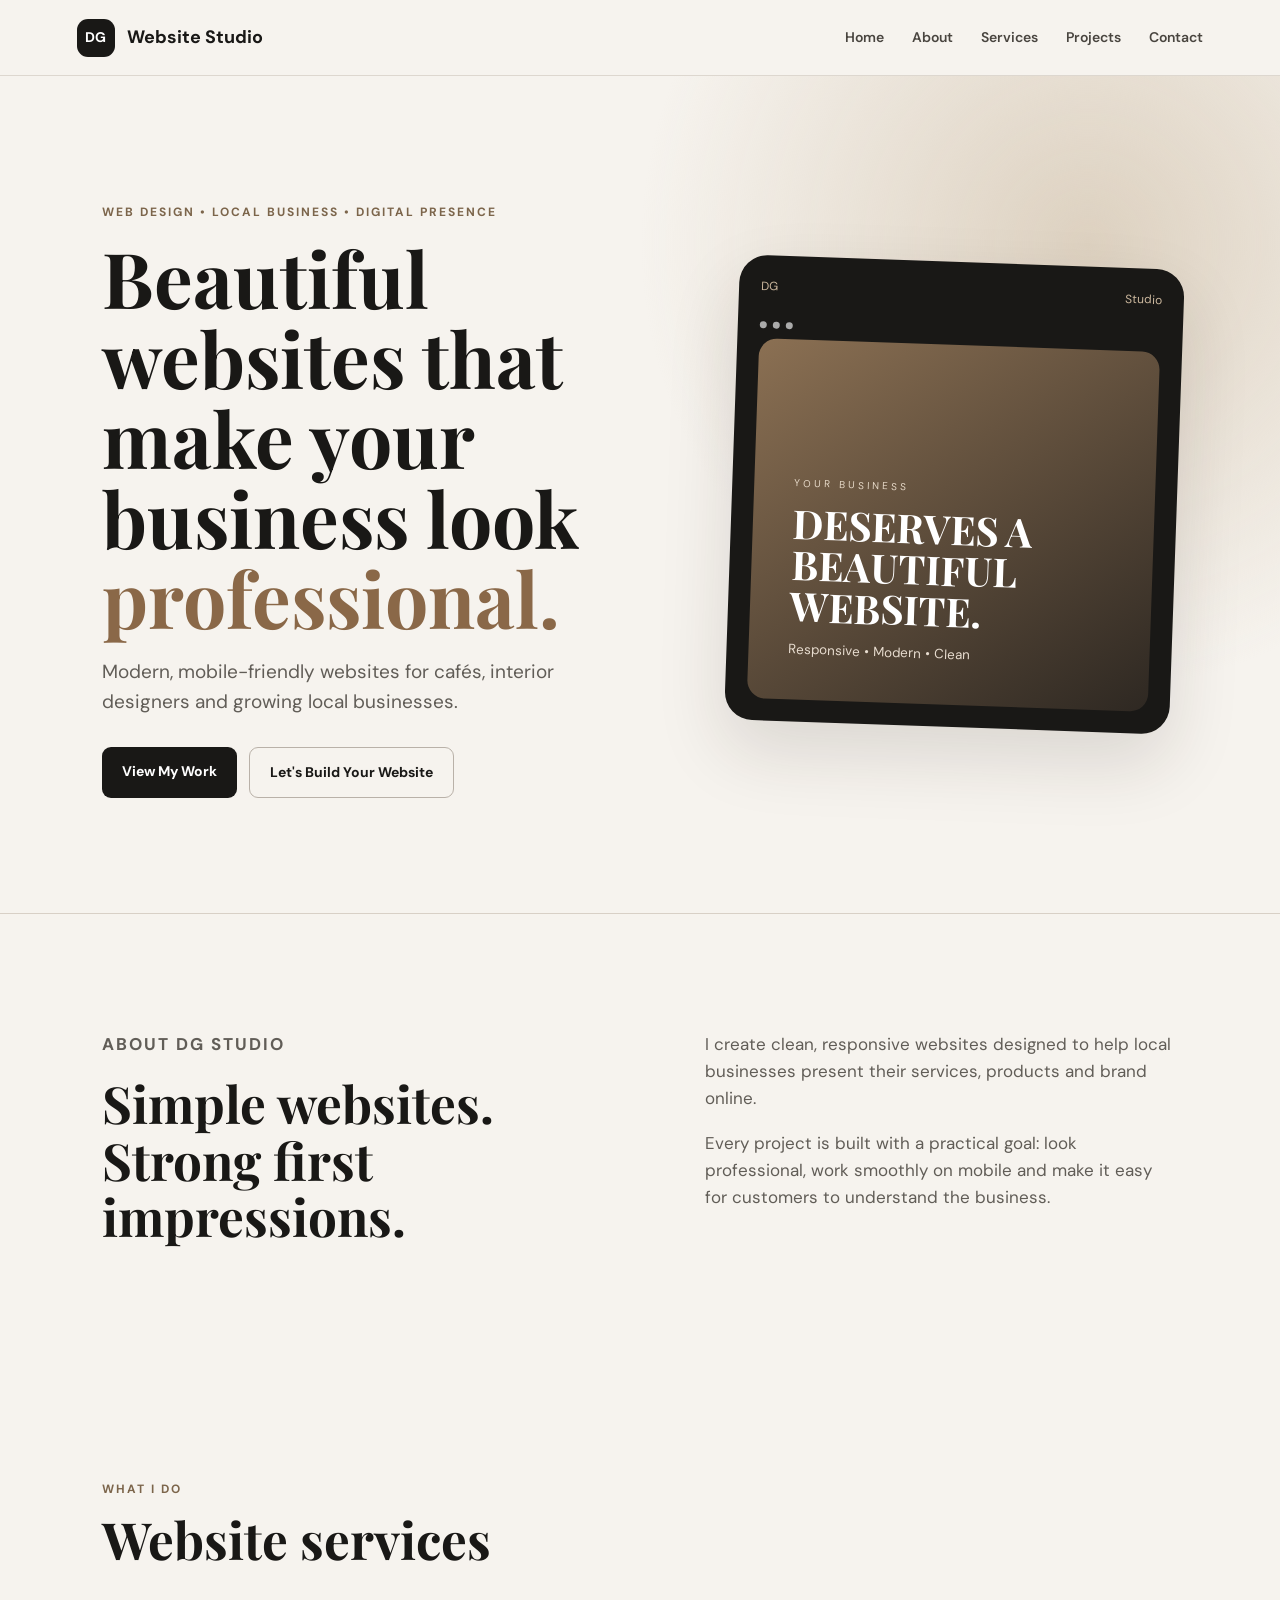
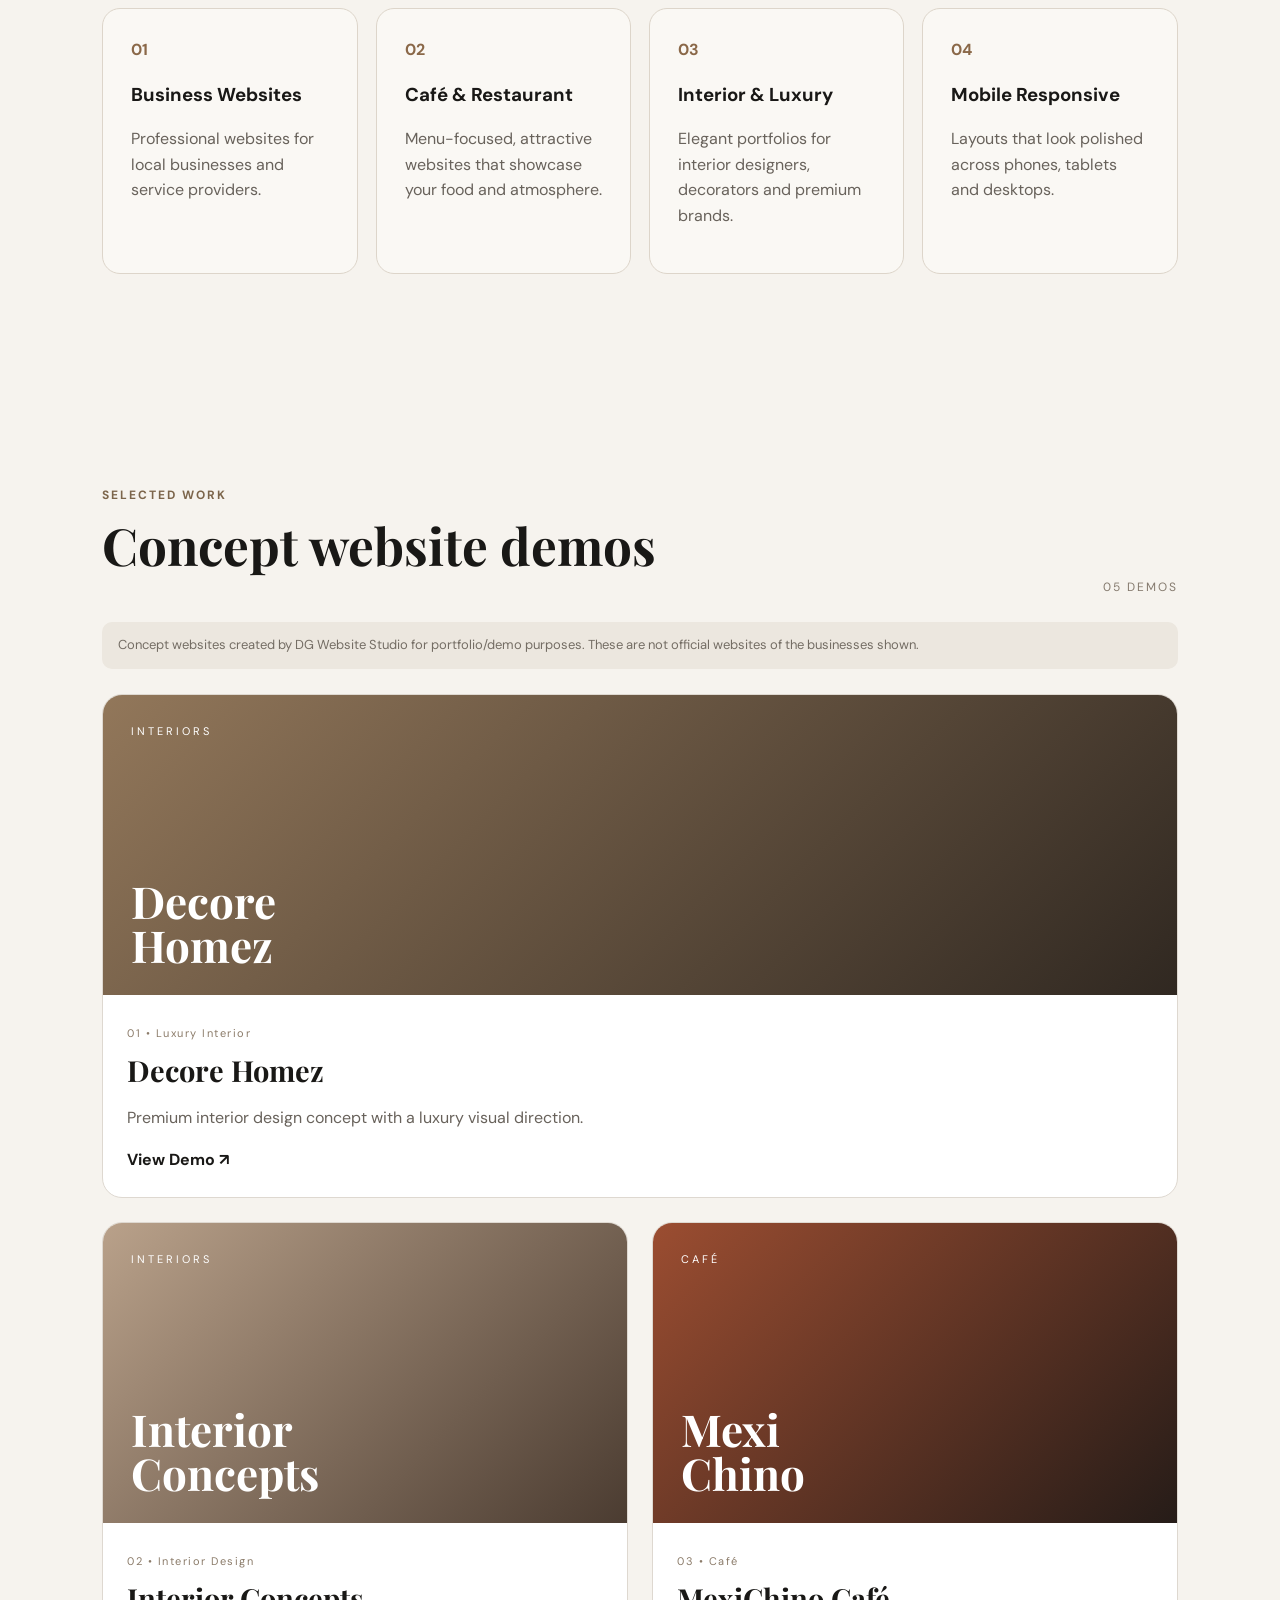
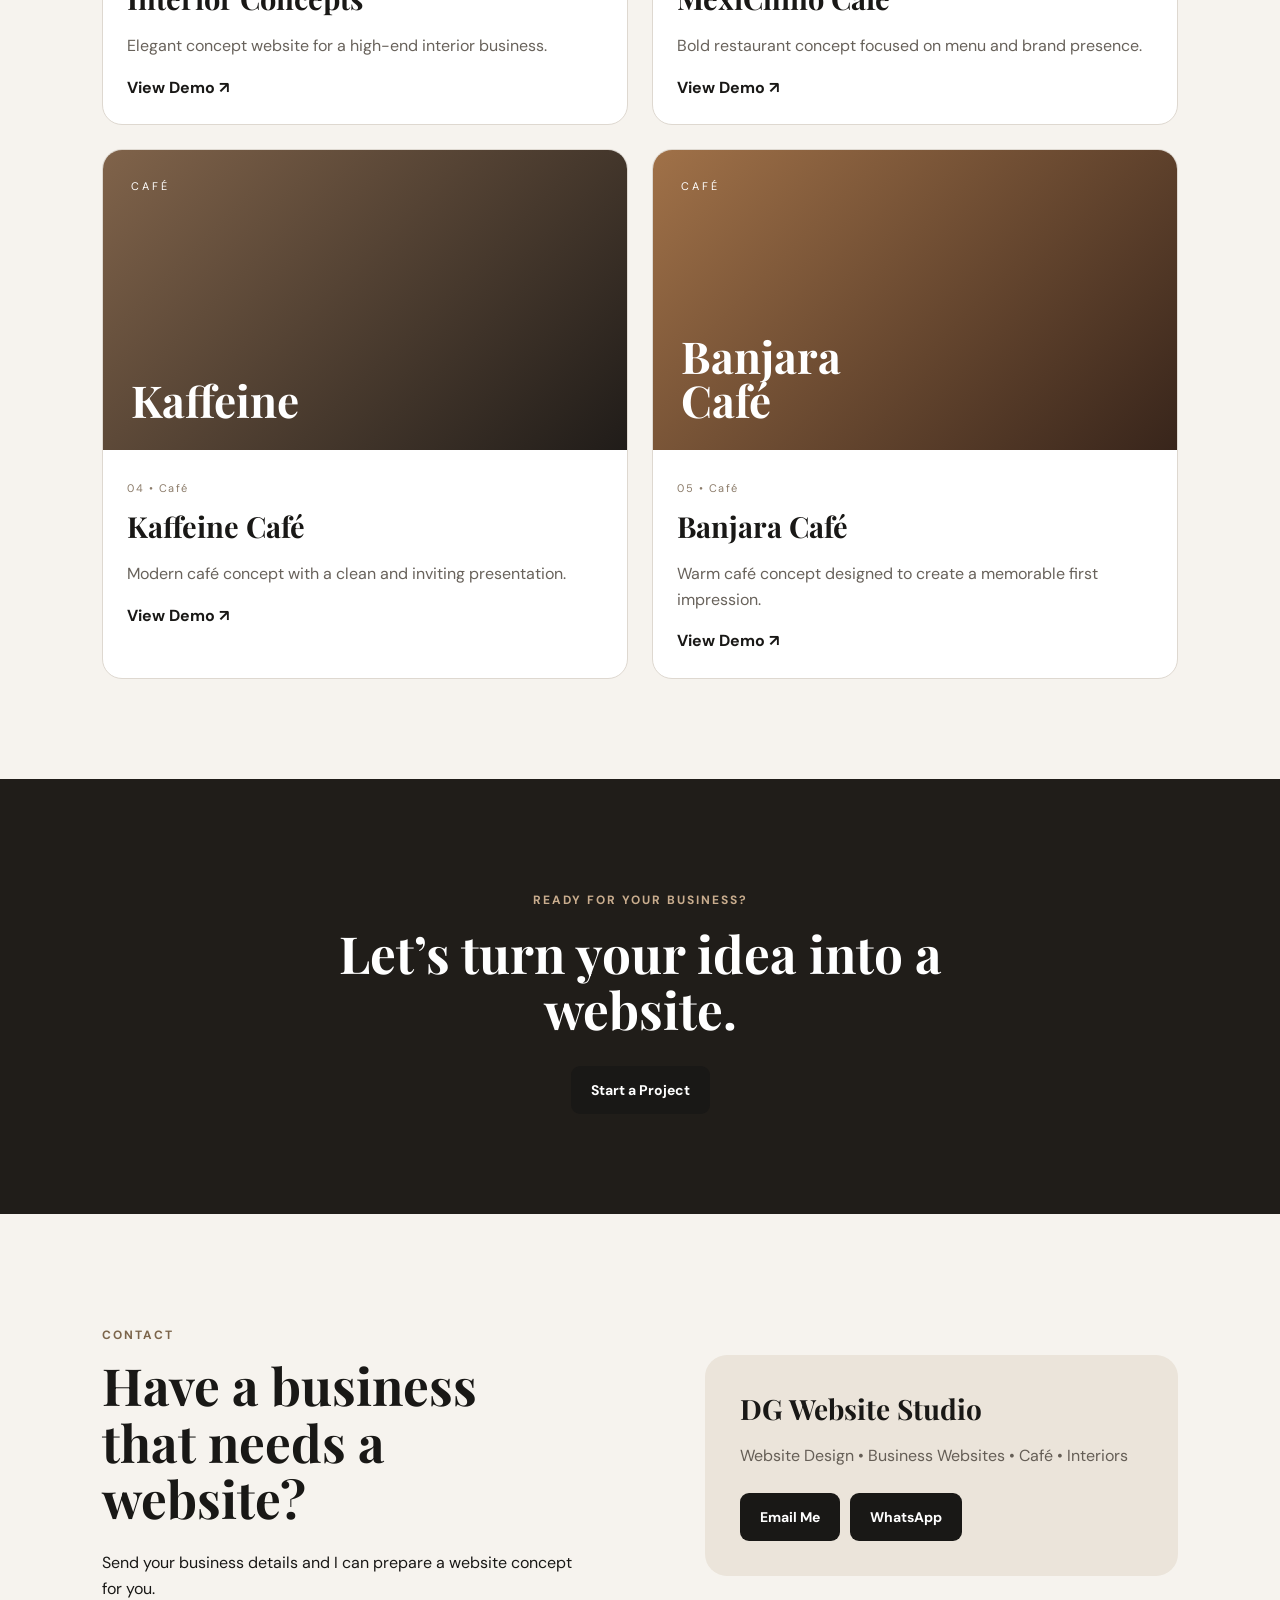
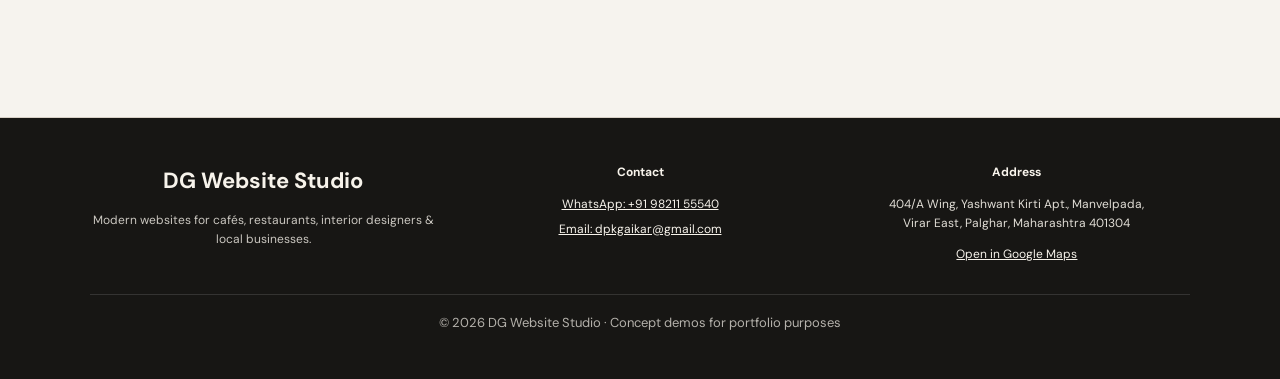
==== commit 7246a446: "Add files via upload" ====
--- a/index.html
+++ b/index.html
@@ -71,10 +71,37 @@
 
 <section id="contact" class="section contact">
   <div><p class="eyebrow">CONTACT</p><h2>Have a business that needs a website?</h2><p>Send your business details and I can prepare a website concept for you.</p></div>
-  <div class="contact-card"><strong>DG Website Studio</strong><p>Website Design • Business Websites • Café • Interiors</p><a class="btn primary" href="mailto:dpkgaikar@gmail.com">Email Me</a></div>
+  <div class="contact-card">
+  <strong>DG Website Studio</strong>
+  <p>Website Design • Business Websites • Café • Interiors</p>
+  <div style="display:flex;flex-wrap:wrap;gap:10px;margin-top:18px;">
+    <a class="btn primary" href="mailto:dpkgaikar@gmail.com">Email Me</a>
+    <a class="btn primary" href="https://wa.me/919821155540" target="_blank" rel="noopener">WhatsApp</a>
+  </div>
+</div>
 </section>
 </main>
-<footer>© 2026 DG Website Studio · Concept demos for portfolio purposes</footer>
+<footer id="footer" style="padding:45px 7%;background:#171614;color:#f7f3eb;">
+  <div style="max-width:1200px;margin:auto;display:grid;grid-template-columns:repeat(auto-fit,minmax(240px,1fr));gap:30px;">
+    <div>
+      <strong style="font-size:22px;">DG Website Studio</strong>
+      <p style="margin-top:12px;opacity:.8;">Modern websites for cafés, restaurants, interior designers & local businesses.</p>
+    </div>
+    <div>
+      <strong>Contact</strong>
+      <p style="margin:12px 0 6px;"><a style="color:inherit;" href="https://wa.me/919821155540" target="_blank" rel="noopener">WhatsApp: +91 98211 55540</a></p>
+      <p style="margin:6px 0;"><a style="color:inherit;" href="mailto:dpkgaikar@gmail.com">Email: dpkgaikar@gmail.com</a></p>
+    </div>
+    <div>
+      <strong>Address</strong>
+      <p style="margin-top:12px;line-height:1.6;opacity:.9;">404/A Wing, Yashwant Kirti Apt., Manvelpada,<br>Virar East, Palghar, Maharashtra 401304</p>
+      <a style="color:inherit;text-decoration:underline;" href="https://www.google.com/maps/search/?api=1&query=404%2FA%20Wing%20Yashwant%20Kirti%20Apt%20Manvelpada%20Virar%20East%20Palghar%20Maharashtra%20401304" target="_blank" rel="noopener">Open in Google Maps</a>
+    </div>
+  </div>
+  <div style="max-width:1200px;margin:30px auto 0;padding-top:18px;border-top:1px solid rgba(255,255,255,.18);font-size:13px;opacity:.7;">
+    © 2026 DG Website Studio · Concept demos for portfolio purposes
+  </div>
+</footer>
 <script src="script.js"></script>
 </body>
 </html>
